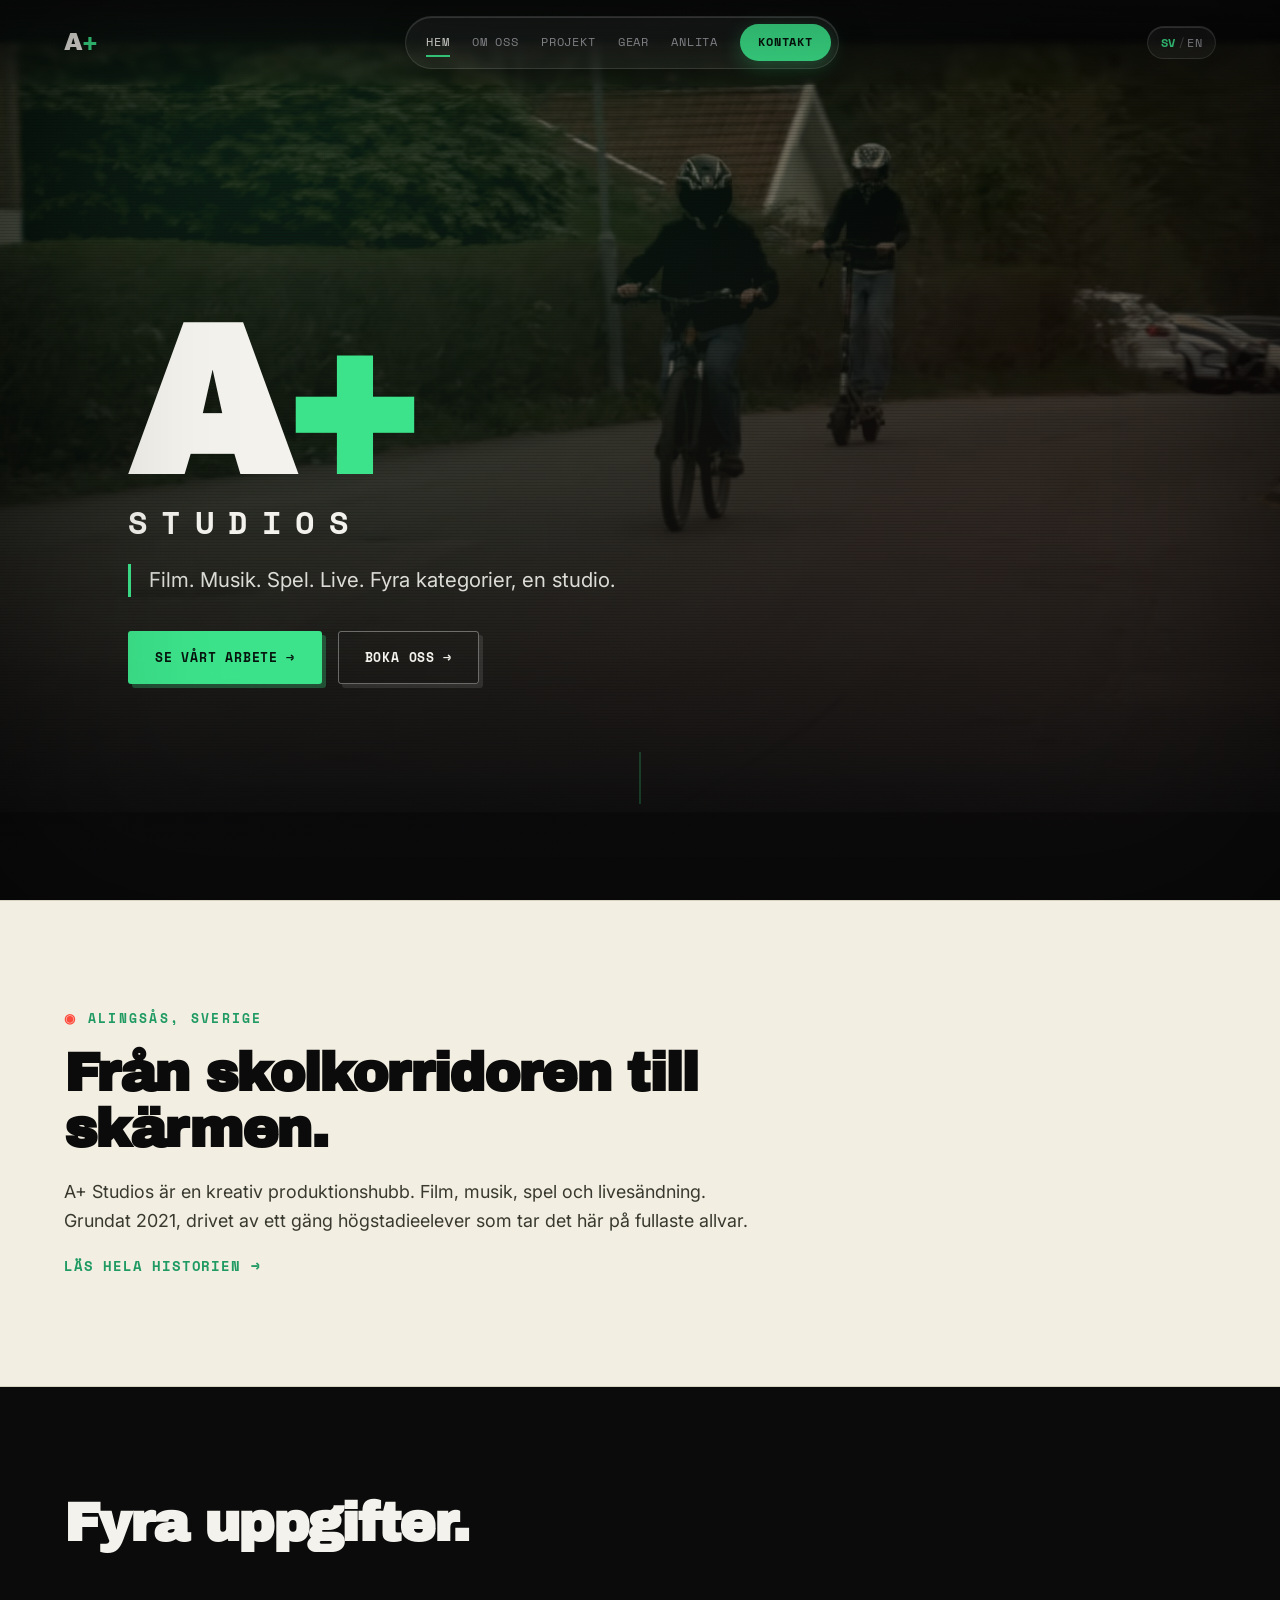
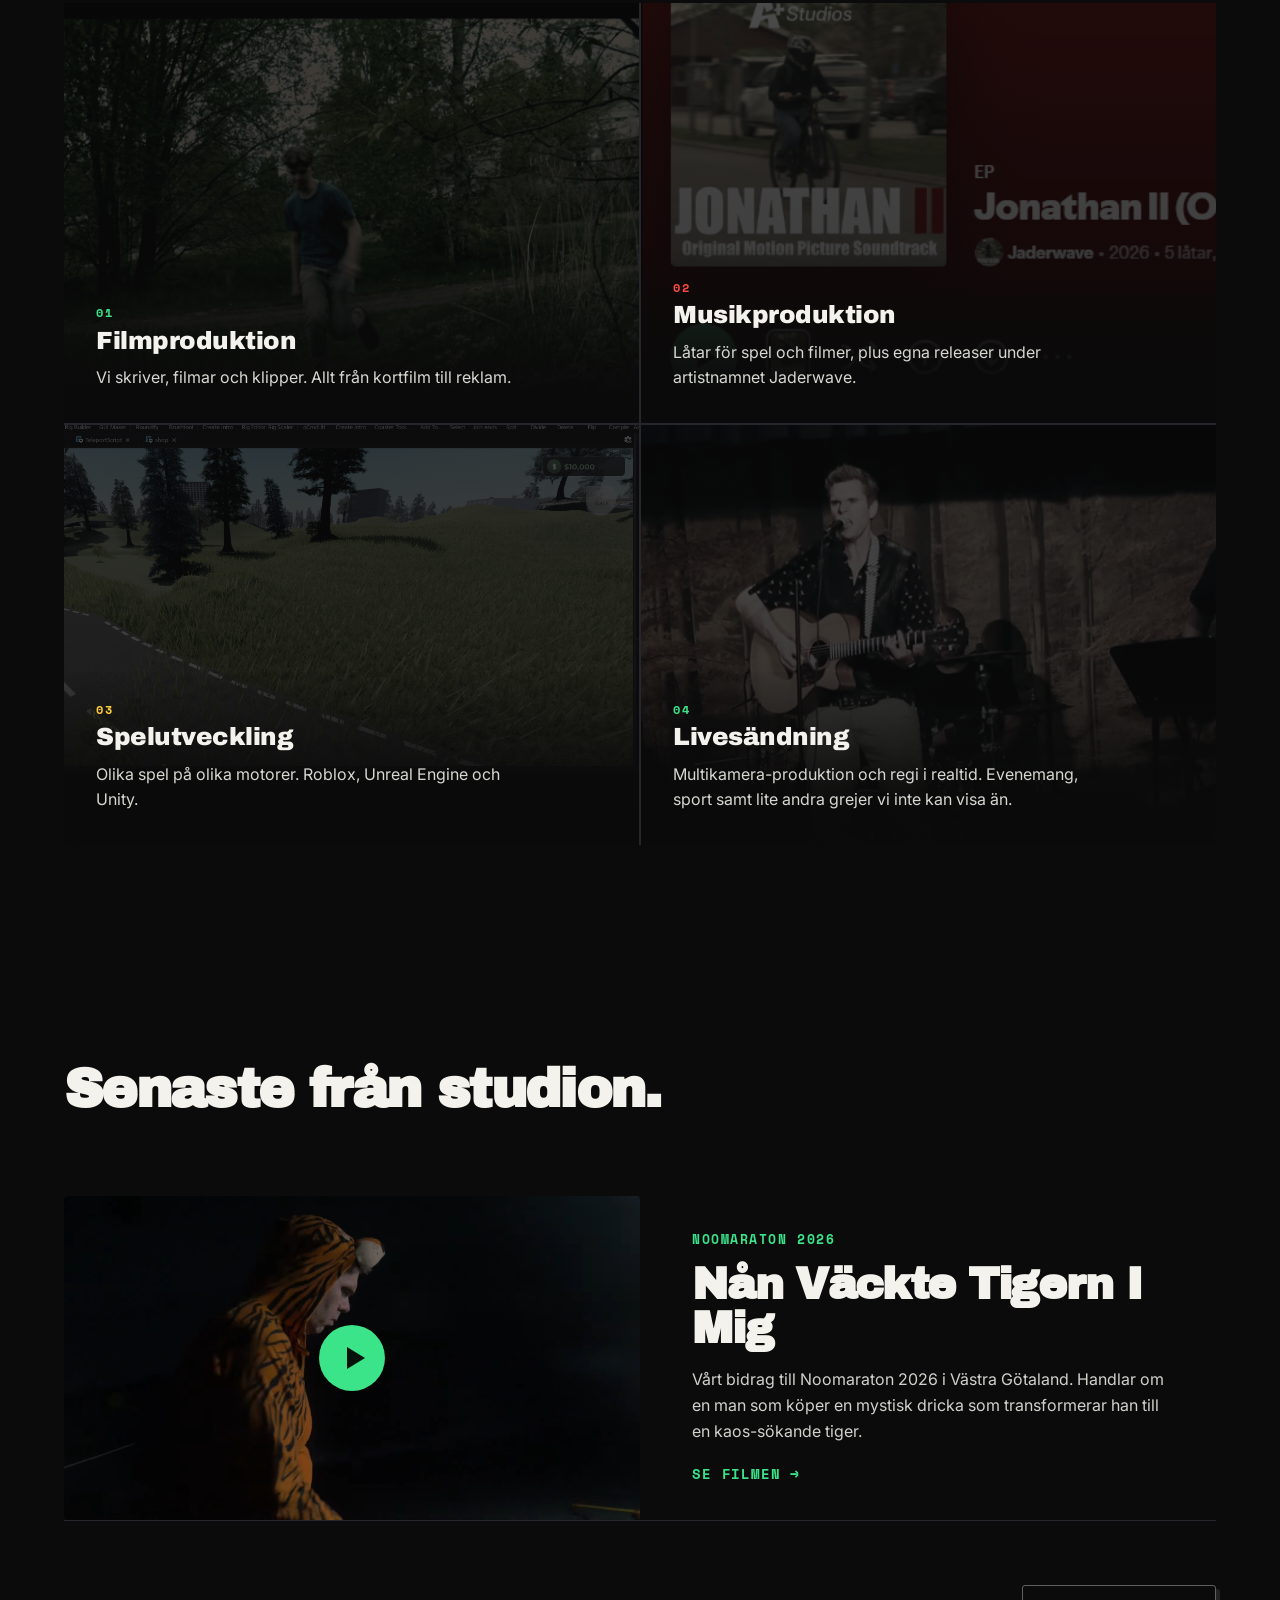
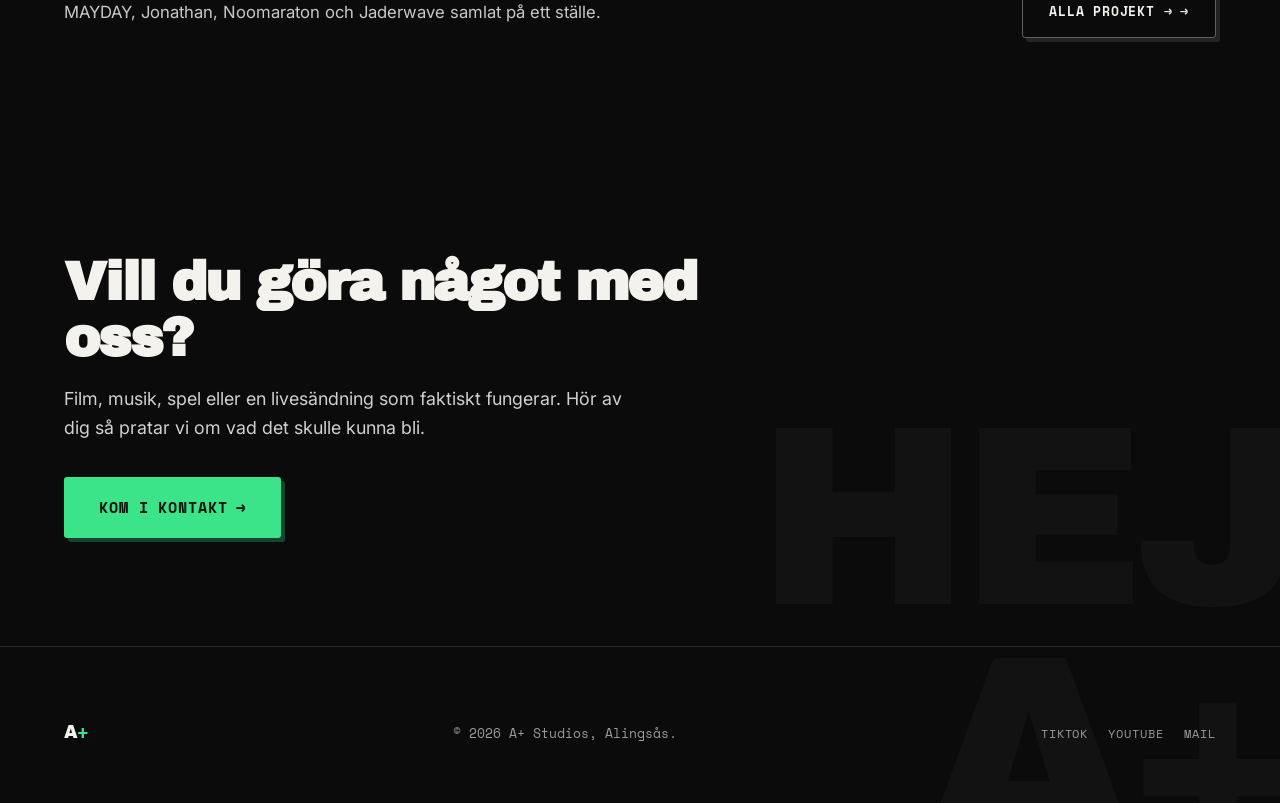
==== index.html @ 82d36124 "Add files via upload" ====
<!DOCTYPE html>
<html lang="sv">
<head>
<meta charset="UTF-8">
<meta name="viewport" content="width=device-width, initial-scale=1.0">
<title>A+ Studios | Film, musik, spel & livesändning</title>
<meta name="description" content="A+ Studios är en multimediastudio i Alingsås som gör film, musik, Roblox-spel och livesändningar.">
<link rel="preconnect" href="https://fonts.googleapis.com">
<link rel="preconnect" href="https://fonts.gstatic.com" crossorigin>
<link href="https://fonts.googleapis.com/css2?family=Archivo:wght@500;700;900&family=Archivo+Black&family=Inter:wght@400;500;600;700&family=Space+Mono:wght@400;700&display=swap" rel="stylesheet">
<link rel="stylesheet" href="style.css">
</head>
<body>

<div class="grain" aria-hidden="true"></div>

<header class="site-header" id="top">
  <a href="index.html" class="brand" aria-label="A+ Studios, till startsidan">
    <span class="brand-mark">A<span class="plus">+</span></span>
  </a>

  <nav class="main-nav" id="mainNav">
    <a href="index.html" class="active" data-i18n="nav.home">Hem</a>
    <a href="om-oss.html" data-i18n="nav.about">Om oss</a>
    <a href="projekt.html" data-i18n="nav.projects">Projekt</a>
    <a href="utrustning.html" data-i18n="nav.gear">Utrustning</a>
    <a href="anlita.html" data-i18n="nav.hire">Anlita</a>
    <a href="kontakt.html" class="nav-cta" data-i18n="nav.contact">Kontakt</a>
  </nav>

  <div class="header-controls">
    <button class="lang-toggle" id="langToggle" aria-label="Byt språk / Switch language">
      <span class="lang-sv">SV</span><span class="lang-sep">/</span><span class="lang-en">EN</span>
    </button>
    <button class="menu-toggle" id="menuToggle" aria-label="Meny" aria-expanded="false" aria-controls="mainNav">
      <span></span><span></span><span></span>
    </button>
  </div>
</header>

<main>

  <!-- ===== HERO (pinned, layered parallax) ===== -->
  <section class="hero" id="hero">
    <div class="hero-bg" style="background-image:url('jonathan2-chase-bank.png')"></div>
    <div class="hero-mid" aria-hidden="true"></div>
    <div class="hero-scrim"></div>
    <div class="hero-content">
      <h1 class="hero-mark" aria-label="A+ Studios">
        <span class="hm-a">A<span class="plus">+</span></span>
        <span class="hm-studios">STUDIOS</span>
      </h1>
      <p class="hero-tagline" data-i18n="hero.tagline">Film. Musik. Spel. Live. Fyra kategorier, en studio.</p>
      <div class="hero-ctas">
        <a href="projekt.html" class="btn btn-primary" data-i18n="hero.cta1">Se vårt arbete</a>
        <a href="kontakt.html" class="btn btn-ghost" data-i18n="hero.cta2">Boka oss</a>
      </div>
    </div>
    <div class="scroll-cue" aria-hidden="true"><span></span></div>
  </section>

  <!-- ===== SHORT INTRO ===== -->
  <section class="story story--short">
    <div class="story-inner">
      <p class="eyebrow-plain" data-i18n="story.location">Alingsås, Sverige</p>
      <h2 data-i18n="story.heading">Från skolkorridoren till skärmen.</h2>
      <p class="story-body" data-i18n="story.teaser">A+ Studios är en kreativ produktionshubb. Film, musik, spel och livesändning. Grundat 2021, drivet av ett gäng högstadieelever som tar det här på fullaste allvar.</p>
      <a href="om-oss.html" class="text-link" data-i18n="story.readmore">Läs hela historien →</a>
    </div>
  </section>

  <!-- ===== PILLARS ===== -->
  <section class="pillars" id="pillars">
    <h2 data-i18n="pillars.heading">Fyra uppgifter.</h2>

    <div class="pillar-grid">
      <article class="pillar pillar--film">
        <div class="pillar-media parallax-el" data-speed="0.12" style="background-image:url('jonathan2-run.png')"></div>
        <div class="pillar-copy">
          <h3 data-i18n="pillars.film.title">Filmproduktion</h3>
          <p data-i18n="pillars.film.body">Vi skriver, filmar och klipper. Allt från kortfilm till reklam.</p>
        </div>
      </article>

      <article class="pillar pillar--music">
        <div class="pillar-media parallax-el" data-speed="0.12" style="background-image:url('musik.png')"></div>
        <div class="pillar-copy">
          <h3 data-i18n="pillars.music.title">Musikproduktion</h3>
          <p data-i18n="pillars.music.body">Låtar för spel och filmer, plus egna releaser under artistnamnet Jaderwave.</p>
        </div>
      </article>

      <article class="pillar pillar--game">
        <div class="pillar-media parallax-el" data-speed="0.12" style="background-image:url('spel.png')"></div>
        <div class="pillar-copy">
          <h3 data-i18n="pillars.game.title">Spelutveckling</h3>
          <p data-i18n="pillars.game.body">Olika spel på olika motorer. Roblox, Unreal Engine och Unity.</p>
        </div>
      </article>

      <article class="pillar pillar--live">
        <div class="pillar-media parallax-el" data-speed="0.12" style="background-image:url('live.png')"></div>
        <div class="pillar-copy">
          <h3 data-i18n="pillars.live.title">Livesändning</h3>
          <p data-i18n="pillars.live.body">Multikamera-produktion och regi i realtid. Evenemang, sport samt lite andra grejer vi inte kan visa än.</p>
        </div>
      </article>
    </div>
  </section>

  <!-- ===== PROJECT SPOTLIGHT ===== -->
  <section class="projects projects--teaser">
    <h2 data-i18n="projects.heading">Senaste från studion.</h2>

    <article class="project project--noom2026">
      <div class="project-media">
        <a href="https://www.youtube.com/@NickeLurig" target="_blank" rel="noopener" class="video-thumb" aria-label="Se Nån Väckte Tigern I Mig på YouTube">
          <img src="noomaraton2026-tiger.png" alt="Stillbild ur Nån Väckte Tigern I Mig, person i tigerdräkt mot svart bakgrund" loading="lazy">
          <span class="play-btn" aria-hidden="true"></span>
        </a>
      </div>
      <div class="project-copy">
        <p class="project-kicker" data-i18n="projects.noom26.kicker">Noomaraton 2026</p>
        <h3 data-edit="noom26.title">Nån Väckte Tigern I Mig</h3>
        <p data-i18n="projects.noom26.body">Vårt bidrag till Noomaraton 2026 i Västra Götaland. Handlar om en man som köper en mystisk dricka som transformerar han till en kaos-sökande tiger.</p>
        <a href="https://www.youtube.com/@NickeLurig" target="_blank" rel="noopener" class="text-link" data-i18n="projects.watch">Se filmen →</a>
      </div>
    </article>

    <div class="page-link-strip">
      <p data-i18n="home.morelink">MAYDAY, Jonathan, Noomaraton och Jaderwave samlat på ett ställe.</p>
      <a href="projekt.html" class="btn btn-ghost" data-i18n="home.moreprojects">Alla projekt →</a>
    </div>
  </section>

  <!-- ===== MINI CONTACT CTA ===== -->
  <section class="contact contact--strip">
    <div class="contact-inner">
      <h2 data-i18n="contact.heading">Vill du göra något med oss?</h2>
      <p data-i18n="contact.body">Film, musik, spel eller en livesändning som faktiskt fungerar.</p>
      <a href="kontakt.html" class="btn btn-primary btn-lg" data-i18n="home.contactcta">Kom i kontakt</a>
    </div>
  </section>

</main>

<footer class="site-footer">
  <span class="brand-mark small">A<span class="plus">+</span></span>
  <p data-i18n="footer.text">© 2026 A+ Studios, Alingsås.</p>
  <div class="footer-links">
    <a href="https://www.tiktok.com/@aplus.studios" target="_blank" rel="noopener">TikTok</a>
    <a href="https://www.youtube.com/@A-plus-studios" target="_blank" rel="noopener">YouTube</a>
    <a href="mailto:hej@aplusfilm.se">Mail</a>
  </div>
</footer>

<script src="script.js"></script>
</body>
</html>
---- style.css ----
/* ==========================================================================
   A+ STUDIOS — design tokens
   A small film / music / games / live crew from Alingsås.
   Look: dark, filmic, hand-made zine energy. Green + red duotone, mono labels,
   poster-style hard shadows, one warm "paper" block to break the black.
   ========================================================================== */
:root{
  --bg: #0b0b0c;
  --bg-alt: #101012;
  --bg-raised: #16161a;
  --line: #26262c;
  --paper: #f2eee2;           /* warm off-white, used for one inverted block */
  --text: #f4f2ec;
  --text-muted: #9a9aa0;

  --accent: #3be389;          /* studio green */
  --accent-dim: #1f9a61;
  --accent-ink: #05130c;      /* text on top of the accent */
  --flare: #ff4b3e;           /* "REC" red — the second voice */
  --gold: #ffce3f;            /* small warm pop: years, tags, numbers */

  /* liquid glass */
  --glass-bg: rgba(255,255,255,0.055);
  --glass-bg-strong: rgba(255,255,255,0.09);
  --glass-border: rgba(255,255,255,0.13);
  --glass-blur: saturate(170%) blur(18px);
  --glass-hi: inset 0 1px 0 rgba(255,255,255,0.18);
  --glass-shadow: 0 18px 50px rgba(0,0,0,0.45);

  --font-display: 'Archivo', system-ui, sans-serif;
  --font-black: 'Archivo Black', 'Archivo', system-ui, sans-serif;
  --font-body: 'Inter', system-ui, sans-serif;
  --font-mono: 'Space Mono', ui-monospace, 'SF Mono', Menlo, monospace;

  --container: 1160px;
  --gutter: clamp(20px, 5vw, 64px);
}

*,*::before,*::after{ box-sizing: border-box; }
html{ scroll-behavior: smooth; }
@media (prefers-reduced-motion: reduce){
  html{ scroll-behavior: auto; }
  *{ animation-duration: 0.001ms !important; animation-iteration-count: 1 !important; transition-duration: 0.001ms !important; }
}

body{
  margin:0;
  background: var(--bg);
  color: var(--text);
  font-family: var(--font-body);
  font-size: 16px;
  line-height: 1.6;
  -webkit-font-smoothing: antialiased;
  overflow-x: clip;
}

img{ max-width:100%; display:block; }
a{ color:inherit; text-decoration:none; }
ul{ list-style:none; margin:0; padding:0; }
h1,h2,h3,h4{ font-family: var(--font-display); font-weight:900; line-height:1.02; margin:0; letter-spacing:-0.02em; }
p{ margin:0; }

::selection{ background: var(--accent); color: var(--accent-ink); }

a:focus-visible, button:focus-visible, [contenteditable]:focus-visible{
  outline: 2px solid var(--accent);
  outline-offset: 3px;
}

/* film-grain overlay */
.grain{
  position: fixed; inset:0; pointer-events:none; z-index: 500;
  opacity: 0.06; mix-blend-mode: overlay;
  background-image: url("data:image/svg+xml,%3Csvg xmlns='http://www.w3.org/2000/svg' width='140' height='140'%3E%3Cfilter id='n'%3E%3CfeTurbulence type='fractalNoise' baseFrequency='0.9' numOctaves='2' stitchTiles='stitch'/%3E%3C/filter%3E%3Crect width='100%25' height='100%25' filter='url(%23n)'/%3E%3C/svg%3E");
}
/* faint vignette so the page has edges */
body::after{
  content:""; position:fixed; inset:0; pointer-events:none; z-index:499;
  box-shadow: inset 0 0 200px rgba(0,0,0,0.55);
}

/* shared scanline texture for hero / banners */
.scanlines{
  background-image: repeating-linear-gradient(
    0deg, rgba(0,0,0,0.16) 0 1px, transparent 1px 3px );
}

/* ==========================================================================
   HEADER
   ========================================================================== */
.site-header{
  position: fixed; top:0; left:0; right:0; z-index: 400;
  display:flex; align-items:center; justify-content:space-between;
  padding: 16px var(--gutter);
  background: linear-gradient(to bottom, rgba(10,10,10,0.92), rgba(10,10,10,0));
  backdrop-filter: blur(3px);
  transition: padding .3s ease, background .3s ease;
}
.site-header.is-scrolled{
  padding-top:10px; padding-bottom:10px;
  background: rgba(10,10,10,0.9);
  border-bottom:1px solid var(--line);
}
.brand-mark{ font-family:var(--font-black); font-size:1.5rem; letter-spacing:-0.03em; }
.brand-mark .plus{ color: var(--accent); }
.brand-mark.small{ font-size:1.1rem; }

.main-nav{ display:flex; align-items:center; gap: clamp(16px, 3vw, 30px); }
/* desktop: floating liquid-glass pill */
@media (min-width: 821px){
  .main-nav{
    gap: clamp(11px, 1.9vw, 22px);
    padding: 7px 7px 7px 20px;
    border-radius: 999px;
    background: var(--glass-bg);
    -webkit-backdrop-filter: var(--glass-blur);
    backdrop-filter: var(--glass-blur);
    border: 1px solid var(--glass-border);
    box-shadow: var(--glass-hi), 0 10px 34px rgba(0,0,0,0.35);
  }
}
.main-nav a{
  font-family: var(--font-mono); font-size:0.74rem; text-transform:uppercase; letter-spacing:0.07em;
  color: var(--text-muted); transition: color .2s ease; position:relative;
}
.main-nav a:not(.nav-cta)::after{
  content:""; position:absolute; left:0; right:100%; bottom:-5px; height:2px;
  background: var(--accent); transition: right .25s ease;
}
.main-nav a:not(.nav-cta):hover{ color: var(--text); }
.main-nav a:not(.nav-cta):hover::after{ right:0; }
.main-nav a.active:not(.nav-cta){ color: var(--text); }
.main-nav a.active:not(.nav-cta)::after{ right:0; }

.main-nav a.nav-cta{
  color: var(--accent-ink); background: var(--accent); padding: 9px 18px; border-radius: 999px;
  font-weight:700; box-shadow: 0 6px 20px rgba(59,227,137,0.3);
  transition: transform .15s ease, box-shadow .15s ease, background .15s ease;
}
.main-nav a.nav-cta:hover{ transform: translateY(-1px); box-shadow: 0 10px 28px rgba(59,227,137,0.5); background:#fff; }

.header-controls{ display:flex; align-items:center; gap:14px; }
.lang-toggle{
  background: var(--glass-bg); border:1px solid var(--glass-border); color:var(--text-muted);
  font-family: var(--font-mono); font-size:0.72rem; letter-spacing:0.04em;
  padding:7px 11px; border-radius:999px; cursor:pointer; transition: border-color .2s ease, background .2s ease;
  -webkit-backdrop-filter: var(--glass-blur); backdrop-filter: var(--glass-blur);
  box-shadow: var(--glass-hi);
}
.lang-toggle:hover{ border-color: var(--accent); background: var(--glass-bg-strong); }
.lang-toggle .lang-sv,.lang-toggle .lang-en{ padding:0 2px; }
.lang-toggle .lang-sep{ opacity:0.4; }
html[lang="sv"] .lang-toggle .lang-sv,
html[lang="en"] .lang-toggle .lang-en{ color: var(--accent); font-weight:700; }

.menu-toggle{ display:none; flex-direction:column; gap:5px; background:none; border:0; cursor:pointer; padding:6px; }
.menu-toggle span{ width:22px; height:2px; background:var(--text); display:block; transition: transform .25s ease, opacity .2s ease; }

@media (max-width: 820px){
  .menu-toggle{ display:flex; }
  .main-nav{
    position:fixed; inset: 60px 0 0 0; height: calc(100vh - 60px); height: calc(100svh - 60px);
    flex-direction:column; justify-content:center; gap: 26px;
    background: var(--bg); transform: translateX(100%); transition: transform .35s ease;
    border-left:2px solid var(--accent);
  }
  .main-nav.open{ transform: translateX(0); }
  .main-nav a{ font-size: 1.2rem; }
  .main-nav a.nav-cta{ padding: 12px 24px; font-size: 1rem; }
}

/* ==========================================================================
   BUTTONS — poster style, hard offset shadow that snaps on hover
   ========================================================================== */
.btn{
  display:inline-flex; align-items:center; justify-content:center; gap:0.6em;
  padding: 15px 26px; border-radius: 3px;
  font-family: var(--font-mono); font-weight:700; font-size:0.82rem;
  text-transform:uppercase; letter-spacing:0.06em;
  transition: transform .15s ease, box-shadow .15s ease, background .15s ease, color .15s ease, border-color .15s ease;
  border: 1px solid transparent;
}
.btn::after{ content:"→"; transition: transform .2s ease; }
.btn:hover::after{ transform: translateX(4px); }
.btn-primary{ background: var(--accent); color: var(--accent-ink); box-shadow: 4px 4px 0 rgba(59,227,137,0.28); }
.btn-primary:hover{ transform: translate(-2px,-2px); box-shadow: 7px 7px 0 var(--accent); background: var(--accent); }
.btn-ghost{ border-color: rgba(255,255,255,0.35); color: var(--text); box-shadow: 4px 4px 0 rgba(255,255,255,0.1); }
.btn-ghost:hover{ transform: translate(-2px,-2px); border-color: var(--flare); color:#fff; box-shadow: 7px 7px 0 var(--flare); }
.btn-lg{ padding: 18px 34px; font-size:0.92rem; }

/* ==========================================================================
   HERO
   ========================================================================== */
.hero{ position:relative; min-height:100vh; min-height:100svh; display:flex; align-items:flex-end; overflow:hidden; }
.hero-bg{
  position:absolute; inset: -10% -5% -5% -5%; background-size:cover; background-position:center 30%;
  filter: grayscale(0.35) contrast(1.12) brightness(0.82);
}
.hero-mid{
  position:absolute; inset:0;
  background:
    radial-gradient(ellipse at 22% 18%, rgba(59,227,137,0.20), transparent 55%),
    radial-gradient(ellipse at 82% 90%, rgba(255,75,62,0.16), transparent 55%);
  mix-blend-mode: screen;
}
.hero-scrim{
  position:absolute; inset:0;
  background:
    linear-gradient(to top, rgba(11,11,12,1) 4%, rgba(11,11,12,0.55) 45%, rgba(11,11,12,0.3) 100%),
    repeating-linear-gradient(0deg, rgba(0,0,0,0.14) 0 1px, transparent 1px 3px);
}
.hero-content{ position:relative; z-index:2; padding: 0 var(--gutter) clamp(72px,12vh,110px); max-width: 960px; }
.hero-mark{ display:flex; flex-direction:column; gap:0; }
.hm-a{ font-family: var(--font-black); font-size: clamp(4.8rem, 17vw, 13rem); letter-spacing:-0.04em; line-height:0.86; }
.hm-a .plus{ color: var(--accent); }
.hm-studios{
  font-family: var(--font-mono); font-weight:700;
  font-size: clamp(1rem, 3.4vw, 2rem); letter-spacing: 0.42em; margin-top:0.35em; color: var(--text);
}
.hero-tagline{
  margin-top:26px; max-width:54ch; font-size: clamp(1.05rem, 1.6vw, 1.28rem); color:#dcdcd6;
  padding-left:18px; border-left:3px solid var(--accent);
}
.hero-ctas{ display:flex; gap:16px; margin-top:34px; flex-wrap:wrap; }

/* CSS-only staggered intro (no JS dependency, respects reduced-motion) */
.hero-content > *{ animation: heroIn 0.8s cubic-bezier(0.16,1,0.3,1) both; }
.hero-mark{ animation-delay: 0.05s; }
.hero-tagline{ animation-delay: 0.28s; }
.hero-ctas{ animation-delay: 0.42s; }
@keyframes heroIn{ from{ opacity:0; transform: translateY(22px); } to{ opacity:1; transform: translateY(0); } }

.scroll-cue{
  position:absolute; bottom:96px; left:50%; transform:translateX(-50%); z-index:2;
  width:1px; height:52px; overflow:hidden; opacity:0.9;
}
.scroll-cue span{
  display:block; width:1px; height:100%; background: var(--accent);
  animation: cue 1.8s ease-in-out infinite;
}
@keyframes cue{
  0%{ transform: translateY(-100%); }
  60%,100%{ transform: translateY(100%); }
}

/* ==========================================================================
   SECTION SHELL
   ========================================================================== */
main > section{ padding: clamp(80px, 12vh, 140px) var(--gutter); position:relative; }
main section h2{
  font-family: var(--font-black); font-size: clamp(2rem, 5vw, 3.4rem); max-width: 18ch; letter-spacing:-0.03em;
}

/* ==========================================================================
   STORY
   ========================================================================== */
.story{ background: var(--bg-alt); border-top:1px solid var(--line); border-bottom:1px solid var(--line); }
.story-inner{ max-width: var(--container); margin:0 auto; }
.eyebrow-plain{
  font-family: var(--font-mono); font-weight:700; text-transform:uppercase; letter-spacing:0.18em;
  color: var(--accent); font-size:0.8rem; margin-bottom:16px;
}
.eyebrow-plain::before{ content:"◉ "; color: var(--flare); }
.story-body{ margin-top:22px; max-width:64ch; font-size:1.12rem; color:#d3d3ce; }

/* inverted warm block — the one place the page isn't black */
.story--short{ background: var(--paper); color:#181818; border-color:#d9d3c2; }
.story--short .eyebrow-plain{ color: var(--accent-dim); }
.story--short .eyebrow-plain::before{ color: var(--flare); }
.story--short h2{ color:#0b0b0b; }
.story--short .story-body{ color:#39392f; }
.story--short .text-link{ color: var(--accent-dim); }
.story--short .text-link:hover{ color:#000; }
.story--short .text-link::after{ background:#000; }

.timeline{
  margin-top:52px; max-width: 64ch; position:relative; padding-left:30px;
}
.timeline::before{
  content:""; position:absolute; left:6px; top:14px; bottom:20px; width:2px;
  background: linear-gradient(var(--accent), rgba(59,227,137,0.05));
}
.timeline li{
  display:flex; gap: 26px; padding: 22px 0; border-bottom:1px dashed var(--line); position:relative;
}
.timeline li::before{
  content:""; position:absolute; left:-30px; top:28px; width:12px; height:12px; border-radius:50%;
  background: var(--bg-alt); border:2px solid var(--accent); box-shadow:0 0 14px rgba(59,227,137,0.6);
}
.tl-year{ font-family: var(--font-mono); font-weight:700; color: var(--gold); flex:0 0 64px; }
.tl-text{ color:#d7d7d2; }

/* ==========================================================================
   PILLARS
   ========================================================================== */
.pillar-grid{
  margin-top:52px; display:grid; grid-template-columns: repeat(2, 1fr); gap:2px;
  background: var(--line); counter-reset: pillar;
}
.pillar{
  background: var(--bg); min-height: 420px; display:flex; flex-direction:column; justify-content:flex-end;
  position:relative; overflow:hidden; counter-increment: pillar;
}
.pillar::before{
  content:""; position:absolute; top:0; left:0; right:0; height:4px; z-index:3;
  background: var(--accent); transform: scaleX(0); transform-origin:left; transition: transform .4s ease;
}
.pillar:hover::before{ transform: scaleX(1); }
.pillar--music::before{ background: var(--flare); }
.pillar--game::before{ background: var(--gold); }
.pillar--live::before{ background: #ff3b3b; }

.pillar-media{
  position:absolute; inset:-12% 0; background-size:cover; background-position:center;
  opacity:0.4; transition: opacity .5s ease;
  filter: grayscale(0.5) contrast(1.08);
}
.pillar:hover .pillar-media{ opacity:0.52; }
.pillar--music .pillar-media{ background-position: left center; }
/* consistent dark veil so screenshot UI/text doesn't fight the copy */
.pillar::after{
  content:""; position:absolute; inset:0; z-index:1; pointer-events:none;
  background: linear-gradient(to top, rgba(10,10,10,0.55), rgba(10,10,10,0.35));
}
.pillar-copy{ position:relative; z-index:2; padding: 32px; background: linear-gradient(to top, rgba(10,10,10,0.97) 20%, rgba(10,10,10,0.4) 70%, rgba(10,10,10,0.05)); }
.pillar-copy h3{ font-size:1.55rem; margin-bottom:12px; }
.pillar-copy h3::before{
  content: "0" counter(pillar); display:block;
  font-family: var(--font-mono); font-weight:700; font-size:0.78rem; letter-spacing:0.16em;
  color: var(--accent); margin-bottom:8px;
}
.pillar--music .pillar-copy h3::before{ color: var(--flare); }
.pillar--game .pillar-copy h3::before{ color: var(--gold); }
.pillar-copy p{ color:#d7d7d2; max-width: 42ch; }

@media (max-width: 780px){
  .pillar-grid{ grid-template-columns: 1fr; }
  .pillar{ min-height: 340px; }
}

/* ==========================================================================
   PROJECTS
   ========================================================================== */
.projects > h2{ max-width:none; }
.project{
  max-width: var(--container); margin: 80px auto 0;
  display:grid; grid-template-columns: 1.1fr 1fr; gap: 52px; align-items:center;
}
.project-copy p{ color:#d1d1cc; max-width:48ch; }
.project-copy .project-kicker{
  font-family: var(--font-mono); font-weight:700; text-transform:uppercase; letter-spacing:0.12em;
  color: var(--accent); font-size:0.8rem; margin-bottom:12px;
}
.project h3{ font-family: var(--font-black); font-size: clamp(1.9rem, 3.4vw, 2.8rem); margin-bottom:16px; letter-spacing:-0.03em; }
.project-copy .project-date{
  margin-top:16px; display:inline-block; max-width:none; font-family: var(--font-mono); font-weight:700; font-size:0.8rem;
  text-transform:uppercase; letter-spacing:0.08em; color: var(--gold);
  border:1px solid rgba(255,206,63,0.35); background: rgba(255,206,63,0.06); padding:5px 12px; border-radius:3px;
}
.text-link{
  display:inline-block; margin-top:20px; color: var(--accent); font-weight:600; position:relative;
  font-family: var(--font-mono); font-size:0.85rem; text-transform:uppercase; letter-spacing:0.06em;
}
.text-link::after{
  content:""; position:absolute; left:0; right:100%; bottom:-3px; height:2px; background: var(--accent);
  transition: right .25s ease;
}
.text-link:hover{ color:#fff; }
.text-link:hover::after{ right:0; }
.link-row{ display:flex; gap:28px; flex-wrap:wrap; }

.project-media{ position:relative; border-radius:4px; overflow:hidden; aspect-ratio: 16/9; background: var(--bg-raised); }
.project-media img{ width:100%; height:100%; object-fit:cover; transition: transform .5s ease, filter .4s ease; }
.project:hover .project-media img{ transform: scale(1.03); }
.project-media--placeholder{
  display:flex; flex-direction:column; align-items:center; justify-content:center; gap:20px;
  border:0; background: linear-gradient(135deg, #15151a, #0d0d10);
}
.project-media--placeholder::before{
  content:""; position:absolute; inset:0; opacity:0.5;
  background: repeating-linear-gradient(135deg, transparent 0 22px, rgba(59,227,137,0.05) 22px 24px);
}
.mayday-svg,.hex-svg{ width:46%; position:relative; }
.mayday-svg circle,.mayday-svg rect,.mayday-svg path,.mayday-svg line{ stroke: var(--accent); fill:none; stroke-width:2.5; }
.mayday-svg rect{ fill: rgba(59,227,137,0.08); }
.mayday-svg .cross{ stroke: var(--flare); }
.hex-svg polygon,.hex-svg polyline{ stroke: var(--flare); fill:none; stroke-width:2.5; stroke-linejoin:round; stroke-linecap:round; }
.placeholder-tag{
  position:relative; font-family: var(--font-mono); font-weight:700; font-size:0.72rem;
  text-transform:uppercase; letter-spacing:0.14em; color: var(--gold);
  border:1px solid rgba(255,206,63,0.4); background: rgba(255,206,63,0.07);
  padding:5px 14px; border-radius:999px;
}

.video-thumb{ position:relative; display:block; width:100%; height:100%; }
.video-thumb img{ width:100%; height:100%; object-fit:cover; }
.play-btn{
  position:absolute; inset:0; margin:auto; width:66px; height:66px; border-radius:50%;
  background: var(--accent); border:0;
  transition: transform .2s ease, background .2s ease;
}
.play-btn::after{
  content:""; position:absolute; top:50%; left:56%; transform:translate(-50%,-50%);
  border-style:solid; border-width:11px 0 11px 18px; border-color:transparent transparent transparent var(--accent-ink);
}
.video-thumb:hover .play-btn{ background: var(--flare); transform: scale(1.08); }
.video-thumb:hover .play-btn::after{ border-color:transparent transparent transparent #fff; }

.filmstrip{
  grid-column: 1 / -1; display:grid; grid-template-columns: repeat(4,1fr); gap:8px; margin-top: 12px;
  position:relative;
}
.filmstrip img{
  aspect-ratio: 16/9; object-fit:cover; width:100%; border-radius:3px;
  filter: grayscale(0.35) contrast(1.05); transition: filter .35s ease, transform .35s ease;
}
.filmstrip img:hover{ filter:none; transform: translateY(-4px) scale(1.02); }

.project-duo{
  max-width: var(--container); margin: 80px auto 0; display:grid; grid-template-columns:1fr 1fr; gap: 48px;
}
.project-duo .project{ margin:0; grid-template-columns:1fr; gap:22px; }
.project-duo .project-media{ aspect-ratio: 16/9; }

@media (max-width: 900px){
  .project{ grid-template-columns:1fr; gap:32px; }
  .project-duo{ grid-template-columns:1fr; }
  .filmstrip{ grid-template-columns: repeat(2,1fr); }
}

/* "Näst på tur" — ideas list, liquid glass panel */
.idea-list{
  max-width: var(--container); margin: 88px auto 0;
  padding: clamp(24px, 4vw, 40px);
  border-radius: 22px;
  background: var(--glass-bg);
  -webkit-backdrop-filter: var(--glass-blur);
  backdrop-filter: var(--glass-blur);
  border: 1px solid var(--glass-border);
  box-shadow: var(--glass-hi), var(--glass-shadow);
}
.idea-list h3{
  font-family: var(--font-black); font-size: clamp(1.4rem, 3vw, 2rem); letter-spacing:-0.02em;
  margin-bottom: 18px;
}
.idea-list ul{ display:flex; flex-direction:column; }
.idea-list li{
  display:flex; gap:20px; align-items:baseline;
  padding:16px 0; border-top:1px solid var(--glass-border); color:#d7d7d2; font-size:1.02rem;
}
.idea-list .idea-tag{
  flex:0 0 88px; font-family: var(--font-mono); font-weight:700; text-transform:uppercase;
  letter-spacing:0.08em; font-size:0.72rem; color: var(--gold);
}
@media (max-width: 600px){
  .idea-list li{ flex-direction:column; gap:4px; }
}

/* ==========================================================================
   EQUIPMENT (home grid variant, kept for compatibility)
   ========================================================================== */
.equipment{ background: var(--bg-alt); border-top:1px solid var(--line); border-bottom:1px solid var(--line); }
.gear-grid{
  max-width: var(--container); margin: 48px auto 0; display:grid;
  grid-template-columns: repeat(5, 1fr); gap: 32px;
}
.gear-cat h4{ font-family: var(--font-mono); font-weight:700; font-size:0.78rem; letter-spacing:0.06em; text-transform:uppercase; color: var(--accent); margin-bottom:14px; }
.gear-cat ul{ display:flex; flex-direction:column; gap:8px; }
.gear-cat li{
  font-family: var(--font-mono); font-size:0.9rem; color:#d7d7d2; padding-bottom:8px; border-bottom:1px solid var(--line);
}
@media (max-width: 900px){
  .gear-grid{ grid-template-columns: repeat(2,1fr); }
}

/* ==========================================================================
   COMMUNITY
   ========================================================================== */
.community-grid{
  max-width: var(--container); margin: 48px auto 0; display:grid;
  grid-template-columns: repeat(4, 1fr); gap: 14px;
}
.community-card{
  padding: 28px 24px; display:flex; flex-direction:column; gap:14px; min-height:230px;
  border-radius: 16px;
  background: var(--bg-raised);
  border: 1px solid var(--line);
  transition: border-color .3s ease, transform .3s ease, background .3s ease;
}
.community-card:hover{ border-color: rgba(255,255,255,0.22); background:#1b1b1f; transform: translateY(-4px); }
.community-title{ font-family: var(--font-black); font-size:1.1rem; letter-spacing:-0.02em; }
.community-card p{ color:#c9c9c4; font-size:0.95rem; }
.tiktok-shot{ border-radius:6px; margin-bottom:4px; border:1px solid var(--line); }
.soon-badge{
  margin-top:auto; align-self:flex-start; font-family: var(--font-mono); font-size:0.7rem;
  text-transform:uppercase; letter-spacing:0.1em; color: var(--text-muted);
  border:1px solid var(--line); padding:4px 12px; border-radius:999px;
}
.community-card--soon{ opacity:0.7; }

@media (max-width: 900px){
  .community-grid{ grid-template-columns: repeat(2,1fr); }
}

/* ==========================================================================
   CONTACT
   ========================================================================== */
.contact{ text-align:left; position:relative; }
.contact-inner{ max-width: 680px; position:relative; z-index:2; }
.contact h2{ max-width:none; }
.contact p{ margin-top:20px; color:#d1d1cc; font-size:1.12rem; max-width:52ch; }
.contact .btn{ margin-top:34px; }
.contact .contact-alt{
  margin-top:18px; font-family: var(--font-mono); color: var(--text-muted); font-size:0.9rem; letter-spacing:0.04em;
}
/* big ghost word behind the contact strip */
.contact--strip{ overflow:hidden; }
.contact--strip::before{
  content:"HEJ"; position:absolute; right:-0.06em; bottom:-0.3em; z-index:0;
  font-family: var(--font-black); font-size: clamp(6rem, 20vw, 16rem); color:#fff;
  opacity:0.03; letter-spacing:-0.04em; pointer-events:none;
}

/* full contact directory */
.contact .contact-social-head{
  margin-top:52px; font-family: var(--font-mono); font-weight:700; text-transform:uppercase;
  letter-spacing:0.18em; font-size:0.78rem; color: var(--accent); max-width:none;
}
.contact-social-head::before{ content:"◉ "; color: var(--flare); }
.contact-links{
  margin-top:20px; max-width:520px; border-top:1px solid var(--line);
}
.contact-links li{
  display:flex; justify-content:space-between; align-items:baseline; gap:16px;
  padding:16px 0; border-bottom:1px solid var(--line);
}
.contact-links .cl-label{
  font-family: var(--font-mono); text-transform:uppercase; letter-spacing:0.06em;
  font-size:0.78rem; color: var(--text-muted);
}
.contact-links a{
  font-family: var(--font-mono); font-size:0.85rem; letter-spacing:0.02em; color: var(--accent);
  text-align:right; transition: color .18s ease, transform .18s ease;
}
.contact-links a:hover{ color:#fff; transform: translateX(-3px); }
.contact-links .cl-soon{
  font-family: var(--font-mono); font-size:0.72rem; text-transform:uppercase; letter-spacing:0.1em;
  color: var(--text-muted); border:1px solid var(--line); padding:3px 10px; border-radius:999px;
}

/* ==========================================================================
   PAGE BANNER (inner pages) — static, centered, liquid glass
   ========================================================================== */
.pbanner{
  position:relative; overflow:hidden;
  min-height:56vh; min-height:56svh;
  display:flex; align-items:center; justify-content:center;
  padding: 128px var(--gutter) 72px;
}
.pbanner-bg{
  position:absolute; inset:0; background-size:cover; background-position:center;
  filter: grayscale(0.5) contrast(1.1) brightness(0.42); transform: scale(1.04);
}
.pbanner-mid{
  position:absolute; inset:0;
  background: radial-gradient(ellipse at 50% 40%, rgba(59,227,137,0.16), transparent 62%);
  mix-blend-mode: screen;
}
.pbanner-scrim{
  position:absolute; inset:0;
  background:
    linear-gradient(to bottom, rgba(11,11,12,0.72), rgba(11,11,12,0.88)),
    radial-gradient(ellipse at 50% 50%, transparent 45%, rgba(0,0,0,0.5));
}
.pbanner-fg{
  position:relative; z-index:2; width:min(720px, 100%); text-align:center;
  padding: clamp(30px, 5vw, 52px);
  border-radius: 26px;
  background: var(--glass-bg);
  -webkit-backdrop-filter: var(--glass-blur);
  backdrop-filter: var(--glass-blur);
  border: 1px solid var(--glass-border);
  box-shadow: var(--glass-hi), var(--glass-shadow);
}
.pbanner-kicker{
  display:inline-flex; align-items:center; gap:0.55em;
  font-family: var(--font-mono); font-weight:700; text-transform:uppercase; letter-spacing:0.2em;
  color: var(--accent); font-size:0.7rem; margin:0 0 20px;
  background: var(--glass-bg-strong); border:1px solid var(--glass-border);
  padding:7px 15px; border-radius:999px; box-shadow: var(--glass-hi);
}
.pbanner-kicker::before{
  content:""; width:6px; height:6px; border-radius:50%; background: var(--flare);
  box-shadow: 0 0 10px var(--flare);
}
.pbanner h1{ font-family: var(--font-black); font-size: clamp(2.1rem, 6vw, 4.2rem); letter-spacing:-0.03em; }
.pbanner-sub{ margin:16px auto 0; max-width:50ch; color:#dcdcd6; font-size:1.04rem; }

/* ==========================================================================
   GEAR PAGE — category bands
   ========================================================================== */
.gear-band{
  position:relative; padding: clamp(64px,10vh,110px) var(--gutter);
  border-bottom:1px solid var(--line); overflow:hidden;
}
.gear-band-bg{
  position:absolute; inset:-10%; background-size:cover; background-position:center;
  opacity:0.18; filter:grayscale(0.5) contrast(1.1);
}
/* this one photo reads too dark: brighten it and let it show more */
#gear-compute .gear-band-bg{
  opacity:0.32; filter:grayscale(0.3) contrast(1.02) brightness(1.4);
}
.gear-band::before{
  content:""; position:absolute; left:0; top:0; bottom:0; width:3px; background: var(--accent); opacity:0.6;
}
.gear-band-inner{ position:relative; z-index:2; max-width: var(--container); margin:0 auto; display:grid; grid-template-columns: 1fr 1.4fr; gap:48px; align-items:start; }
.gear-band-index{ font-family:var(--font-mono); font-weight:700; color: var(--accent); font-size:0.85rem; letter-spacing:0.16em; }
.gear-icon{ width:44px; height:44px; margin-bottom:16px; }
.gear-icon rect,.gear-icon circle,.gear-icon path,.gear-icon line,.gear-icon polygon{ fill:none; stroke: var(--accent); stroke-width:2; stroke-linecap:round; stroke-linejoin:round; }
.gear-band h3{ font-family: var(--font-black); font-size: clamp(1.6rem,3vw,2.2rem); margin-top:10px; letter-spacing:-0.02em; }
.gear-band ul{ display:flex; flex-direction:column; }
.gear-band li{
  font-size:1.05rem; color:#e2e2dd; padding: 14px 0 14px 0; border-bottom:1px dashed var(--line);
  display:flex; justify-content:space-between; gap:12px; align-items:baseline;
  transition: padding .2s ease, color .2s ease, border-color .2s ease;
}
.gear-band li:hover{ color:#fff; padding-left:10px; border-color: var(--accent); }
.gear-band li span.tag{
  font-family: var(--font-mono); font-weight:700; text-transform:uppercase; letter-spacing:0.08em;
  font-size:0.68rem; color: var(--gold); flex:0 0 auto;
}
@media (max-width:800px){
  .gear-band-inner{ grid-template-columns:1fr; gap:24px; }
}

/* ==========================================================================
   PAGE LINK STRIP + FOOTER
   ========================================================================== */
.page-link-strip{
  max-width: var(--container); margin: 0 auto; padding: 64px 0 0;
  display:flex; justify-content:space-between; align-items:center; gap:24px; flex-wrap:wrap;
  border-top:1px solid var(--line);
}
.page-link-strip p{ color:#c9c9c4; max-width:52ch; font-size:1.05rem; }

.site-footer{
  position:relative; overflow:hidden;
  padding: 72px var(--gutter) 56px; display:flex; align-items:center; justify-content:space-between; flex-wrap:wrap; gap:16px;
  border-top:1px solid var(--line);
}
.site-footer::before{
  content:"A+"; position:absolute; right:-0.06em; bottom:-0.34em; z-index:0;
  font-family: var(--font-black); font-size: clamp(8rem, 22vw, 18rem); color:#fff;
  opacity:0.03; letter-spacing:-0.05em; pointer-events:none; line-height:1;
}
.site-footer > *{ position:relative; z-index:1; }
.site-footer p{ color: var(--text-muted); font-size:0.82rem; font-family: var(--font-mono); }
.footer-links{ display:flex; gap:20px; }
.footer-links a{
  color: var(--text-muted); font-size:0.75rem; font-family: var(--font-mono);
  text-transform:uppercase; letter-spacing:0.08em; transition: color .2s ease;
}
.footer-links a:hover{ color: var(--accent); }

@media (max-width: 560px){
  .site-footer{ flex-direction:column; align-items:flex-start; }
}

/* ==========================================================================
   HIRE / ANLITA PAGE — liquid glass
   ========================================================================== */
.hire > h2{ max-width: var(--container); margin: 0 auto 6px; }
.hire-block{ max-width: var(--container); margin: 0 auto; }
.hire-note{ max-width: 60ch; color:#c9c9c4; font-size:1.02rem; margin: 18px 0 8px; }
.hire-sub{
  font-family: var(--font-mono); font-weight:700; text-transform:uppercase; letter-spacing:0.14em;
  color: var(--accent); font-size:0.8rem; margin: 52px 0 6px;
}
.hire-sub::before{ content:"◉ "; color: var(--flare); }
.hire-sub-note{ color: var(--text-muted); font-size:0.9rem; margin-bottom: 20px; }

.tier-grid{ display:grid; grid-template-columns: repeat(2, 1fr); gap: 18px; }
.tier{
  padding: clamp(24px, 3.5vw, 36px); border-radius: 20px;
  background: var(--glass-bg);
  -webkit-backdrop-filter: var(--glass-blur); backdrop-filter: var(--glass-blur);
  border: 1px solid var(--glass-border);
  box-shadow: var(--glass-hi), var(--glass-shadow);
  display:flex; flex-direction:column;
}
.tier--ultra{ border-color: rgba(59,227,137,0.42); }
.tier-name{ font-family: var(--font-black); font-size: 1.5rem; letter-spacing:-0.02em; }
.tier-price{ font-family: var(--font-mono); font-weight:700; color: var(--gold); font-size:1.05rem; margin: 4px 0 16px; }
.tier ul{ display:flex; flex-direction:column; gap:10px; }
.tier li{ color:#d7d7d2; font-size:0.98rem; padding-left: 20px; position:relative; }
.tier li::before{ content:"+"; position:absolute; left:0; color: var(--accent); font-weight:700; }

.svc-list{ display:grid; grid-template-columns: repeat(3,1fr); gap:18px; margin-top: 18px; }
.svc{
  padding: clamp(22px,3vw,30px); border-radius:18px;
  background: var(--glass-bg); -webkit-backdrop-filter: var(--glass-blur); backdrop-filter: var(--glass-blur);
  border:1px solid var(--glass-border); box-shadow: var(--glass-hi);
}
.svc h4{ font-family: var(--font-black); font-size:1.2rem; margin-bottom:10px; letter-spacing:-0.02em; }
.svc p{ color:#c9c9c4; font-size:0.96rem; }

.hire-block .btn{ margin-top: 40px; }

.job-empty{
  margin-top: 16px; padding: 26px 28px; border-radius:16px; border:1px dashed var(--glass-border);
  color: var(--text-muted); font-family: var(--font-mono); font-size:0.9rem;
  background: rgba(255,255,255,0.02);
}
.job-grid{ display:flex; flex-direction:column; gap:14px; margin-top:16px; }
.job-card{
  padding: clamp(22px,3vw,30px); border-radius:18px;
  background: var(--glass-bg); -webkit-backdrop-filter: var(--glass-blur); backdrop-filter: var(--glass-blur);
  border:1px solid var(--glass-border); box-shadow: var(--glass-hi);
  display:grid; grid-template-columns: 1fr auto; gap: 10px 20px; align-items:start;
}
.job-card h4{ font-family: var(--font-black); font-size:1.15rem; letter-spacing:-0.02em; }
.job-card p{ grid-column:1/-1; color:#d1d1cc; font-size:0.98rem; max-width:62ch; }
.job-card .text-link{ grid-column:1/-1; margin-top:4px; }
.job-tag{
  font-family: var(--font-mono); font-weight:700; text-transform:uppercase; letter-spacing:0.08em;
  font-size:0.7rem; color: var(--gold); border:1px solid rgba(255,206,63,0.35);
  background: rgba(255,206,63,0.06); padding:5px 12px; border-radius:999px; white-space:nowrap;
}

@media (max-width: 780px){
  .tier-grid, .svc-list{ grid-template-columns: 1fr; }
}
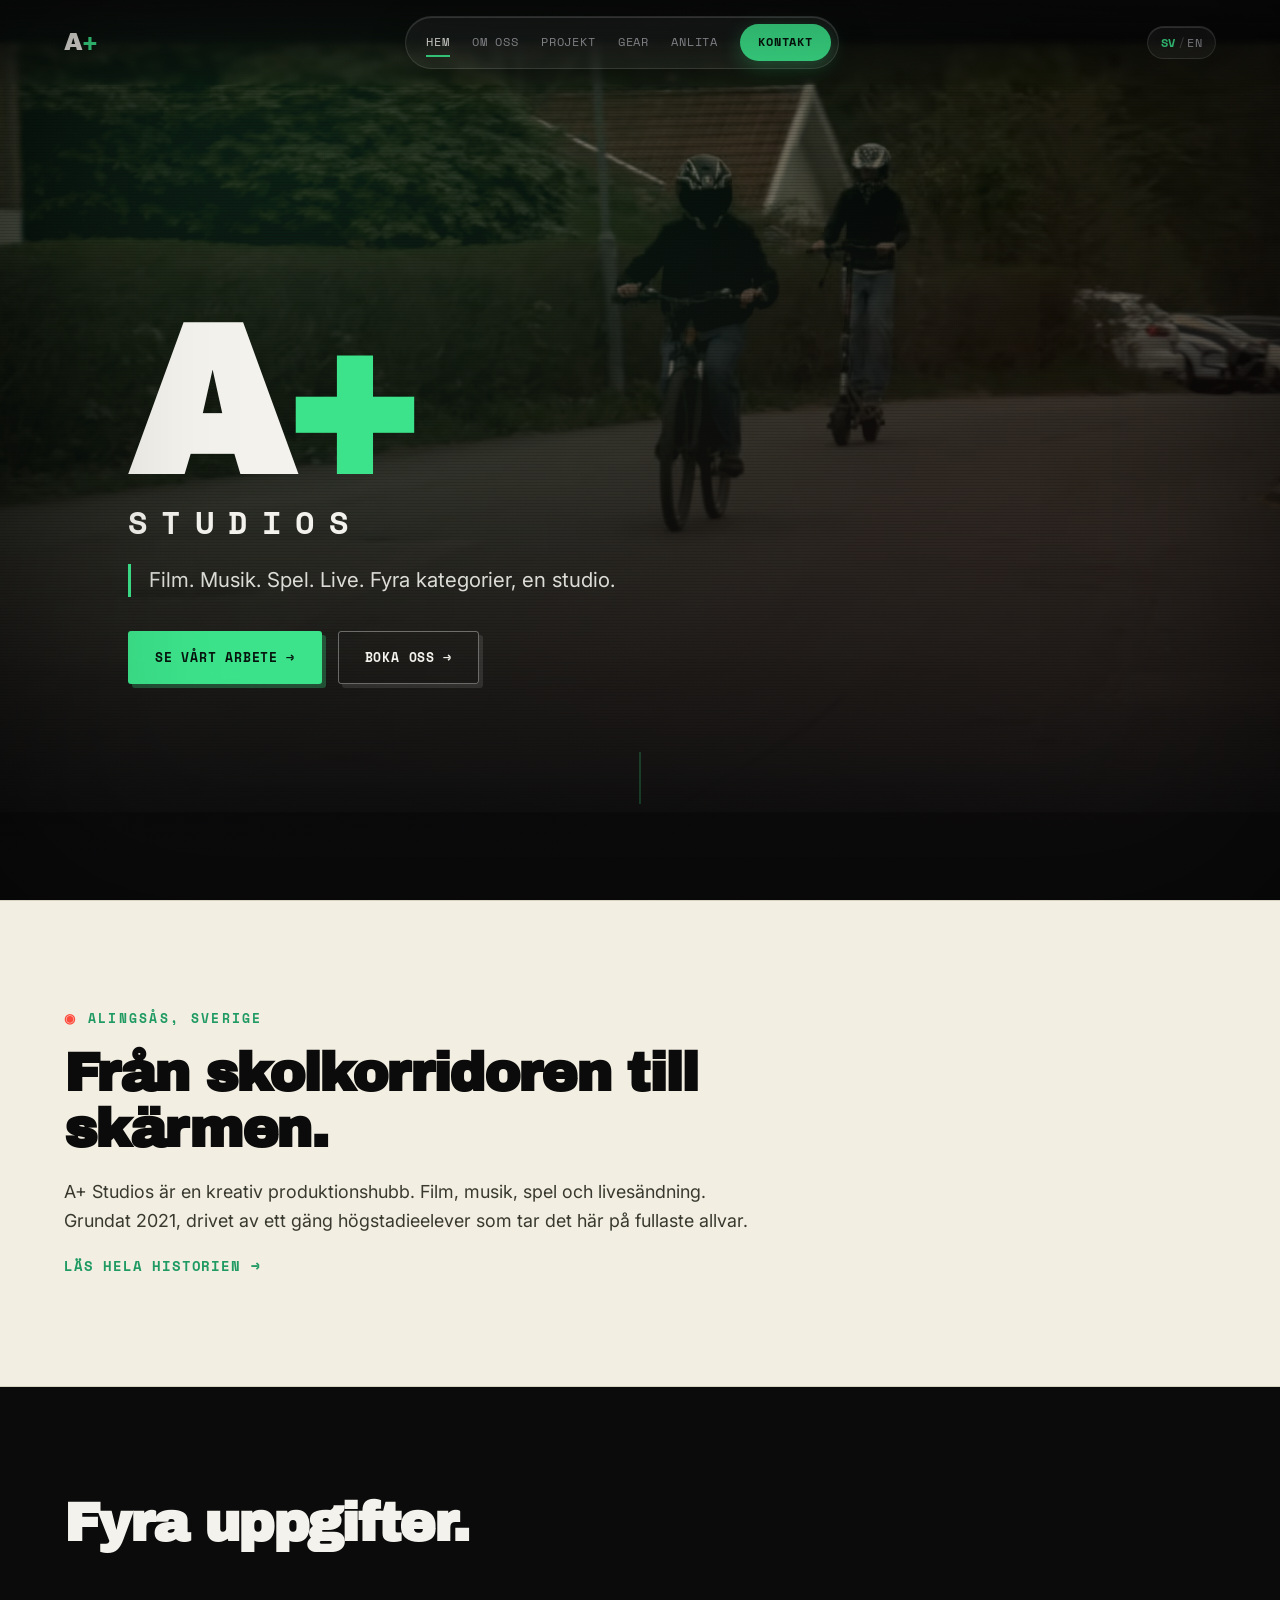
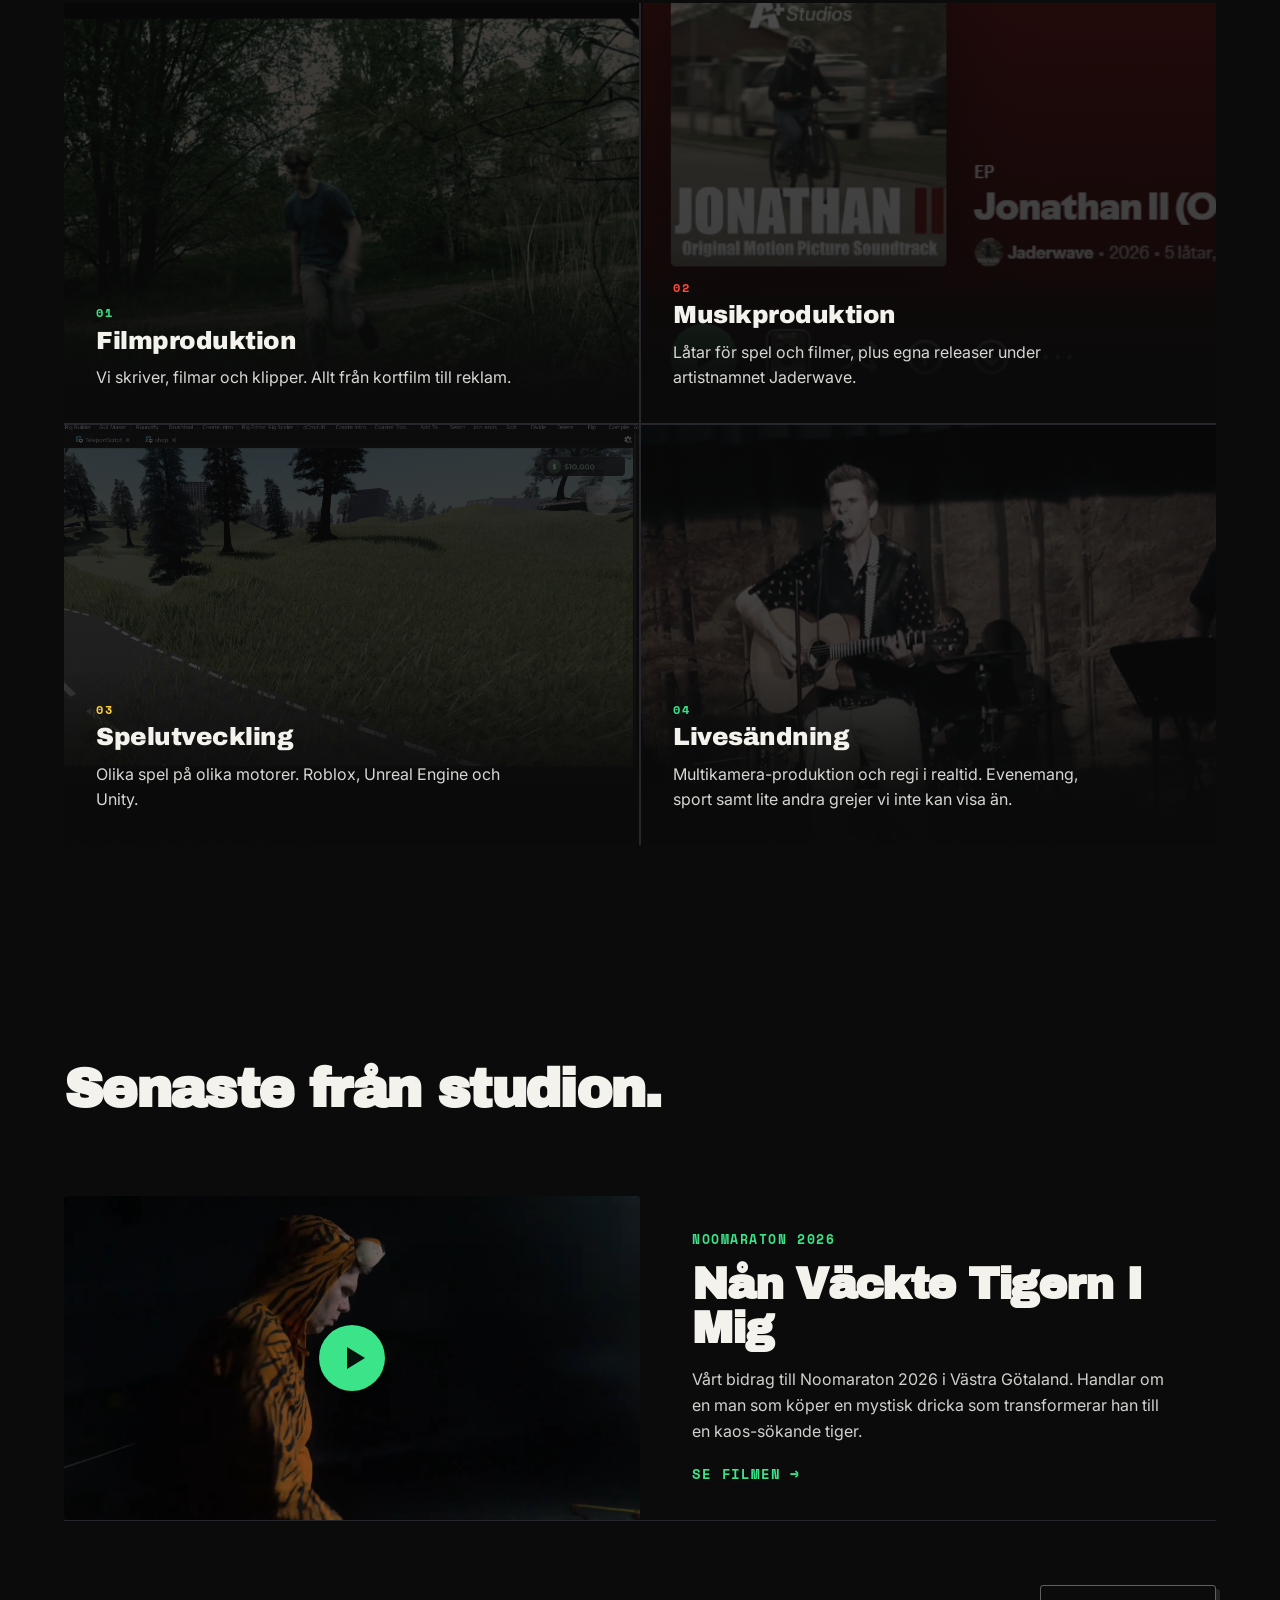
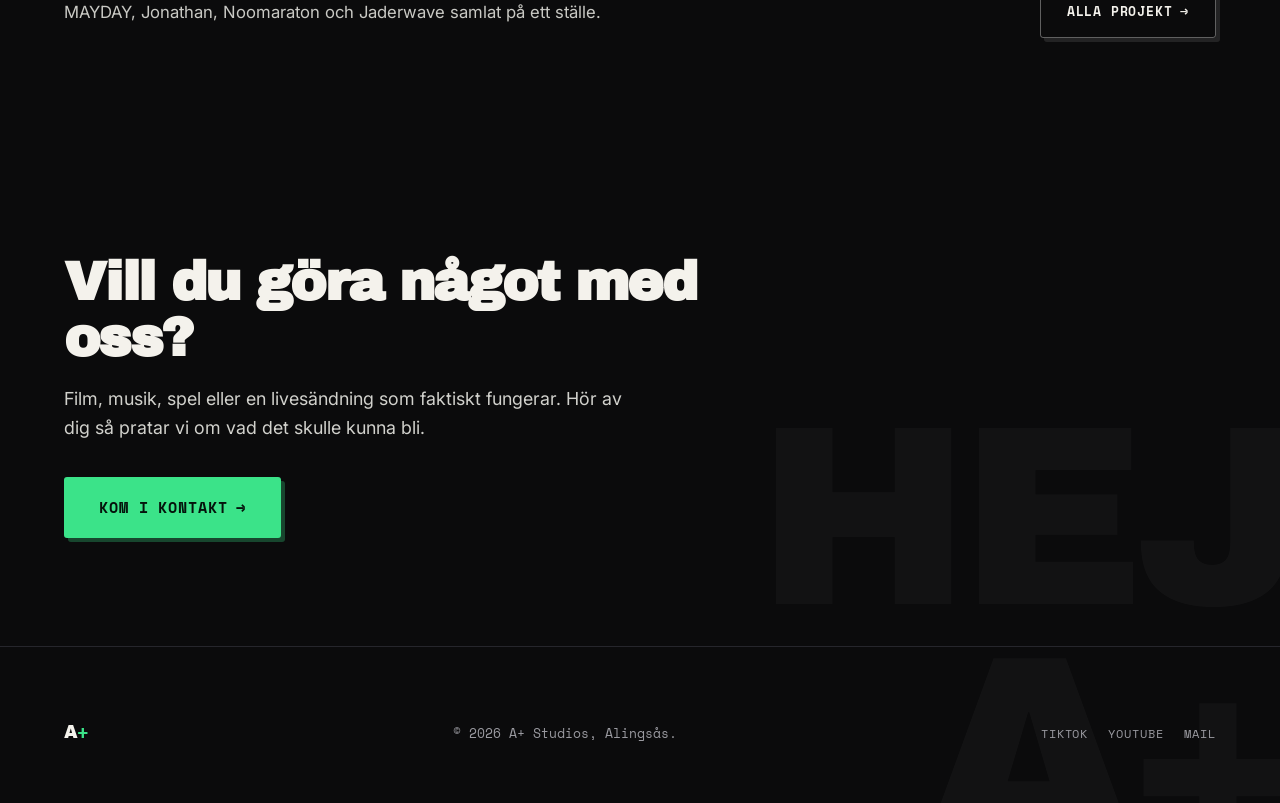
==== commit 2dba8aa8: "Clean URLs site-wide, drop prototype framing, populate A+ Vault - Replace every internal .html link " ====
--- a/index.html
+++ b/index.html
@@ -15,18 +15,18 @@
 <div class="grain" aria-hidden="true"></div>
 
 <header class="site-header" id="top">
-  <a href="index.html" class="brand" aria-label="A+ Studios, till startsidan">
+  <a href="/" class="brand" aria-label="A+ Studios, till startsidan">
     <span class="brand-mark">A<span class="plus">+</span></span>
   </a>
-
-  <nav class="main-nav" id="mainNav">
-    <a href="index.html" class="active" data-i18n="nav.home">Hem</a>
-    <a href="om-oss.html" data-i18n="nav.about">Om oss</a>
-    <a href="projekt.html" data-i18n="nav.projects">Projekt</a>
-    <a href="utrustning.html" data-i18n="nav.gear">Utrustning</a>
-    <a href="anlita.html" data-i18n="nav.hire">Anlita</a>
-    <a href="kontakt.html" class="nav-cta" data-i18n="nav.contact">Kontakt</a>
-  </nav>
+  
+<nav class="main-nav" id="mainNav">
+  <a href="/" class="active" data-i18n="nav.home">Hem</a>
+  <a href="/om-oss" data-i18n="nav.about">Om oss</a>
+  <a href="/projekt" data-i18n="nav.projects">Projekt</a>
+  <a href="/utrustning" data-i18n="nav.gear">Utrustning</a>
+  <a href="/anlita" data-i18n="nav.hire">Anlita</a>
+  <a href="/kontakt" class="nav-cta" data-i18n="nav.contact">Kontakt</a>
+</nav>
 
   <div class="header-controls">
     <button class="lang-toggle" id="langToggle" aria-label="Byt språk / Switch language">
@@ -52,8 +52,8 @@
       </h1>
       <p class="hero-tagline" data-i18n="hero.tagline">Film. Musik. Spel. Live. Fyra kategorier, en studio.</p>
       <div class="hero-ctas">
-        <a href="projekt.html" class="btn btn-primary" data-i18n="hero.cta1">Se vårt arbete</a>
-        <a href="kontakt.html" class="btn btn-ghost" data-i18n="hero.cta2">Boka oss</a>
+        <a href="/projekt" class="btn btn-primary" data-i18n="hero.cta1">Se vårt arbete</a>
+        <a href="/kontakt" class="btn btn-ghost" data-i18n="hero.cta2">Boka oss</a>
       </div>
     </div>
     <div class="scroll-cue" aria-hidden="true"><span></span></div>
@@ -65,7 +65,7 @@
       <p class="eyebrow-plain" data-i18n="story.location">Alingsås, Sverige</p>
       <h2 data-i18n="story.heading">Från skolkorridoren till skärmen.</h2>
       <p class="story-body" data-i18n="story.teaser">A+ Studios är en kreativ produktionshubb. Film, musik, spel och livesändning. Grundat 2021, drivet av ett gäng högstadieelever som tar det här på fullaste allvar.</p>
-      <a href="om-oss.html" class="text-link" data-i18n="story.readmore">Läs hela historien →</a>
+      <a href="/om-oss" class="text-link" data-i18n="story.readmore">Läs hela historien →</a>
     </div>
   </section>
 
@@ -129,7 +129,7 @@
 
     <div class="page-link-strip">
       <p data-i18n="home.morelink">MAYDAY, Jonathan, Noomaraton och Jaderwave samlat på ett ställe.</p>
-      <a href="projekt.html" class="btn btn-ghost" data-i18n="home.moreprojects">Alla projekt →</a>
+      <a href="/projekt" class="btn btn-ghost" data-i18n="home.moreprojects">Alla projekt</a>
     </div>
   </section>
 
@@ -138,7 +138,7 @@
     <div class="contact-inner">
       <h2 data-i18n="contact.heading">Vill du göra något med oss?</h2>
       <p data-i18n="contact.body">Film, musik, spel eller en livesändning som faktiskt fungerar.</p>
-      <a href="kontakt.html" class="btn btn-primary btn-lg" data-i18n="home.contactcta">Kom i kontakt</a>
+      <a href="/kontakt" class="btn btn-primary btn-lg" data-i18n="home.contactcta">Kom i kontakt</a>
     </div>
   </section>
 
--- a/style.css
+++ b/style.css
@@ -597,11 +597,56 @@
 .pbanner-sub{ margin:16px auto 0; max-width:50ch; color:#dcdcd6; font-size:1.04rem; }
 
 /* ==========================================================================
+   ABOUT PAGE — asymmetric editorial masthead (leads into .timeline)
+   ========================================================================== */
+.about-masthead{
+  position:relative; overflow:hidden; padding:148px var(--gutter) 0;
+  min-height:46vh; min-height:46svh; display:flex; align-items:flex-end;
+  border-bottom:1px solid var(--line);
+}
+.about-masthead-bg{
+  position:absolute; inset:0; background-size:cover; background-position:center;
+  filter:grayscale(0.6) contrast(1.1) brightness(0.3);
+}
+.about-masthead-scrim{
+  position:absolute; inset:0;
+  background:linear-gradient(100deg, rgba(11,11,12,0.97) 0%, rgba(11,11,12,0.86) 42%, rgba(11,11,12,0.55) 100%);
+}
+.about-masthead-grid{
+  position:relative; z-index:2; width:100%; max-width:var(--container); margin:0 auto;
+  padding-bottom:56px; display:grid; grid-template-columns:200px 1fr; gap:32px; align-items:end;
+}
+.about-masthead-col--label{ border-left:3px solid var(--accent); padding-left:18px; }
+.about-masthead-kicker{
+  font-family:var(--font-mono); font-weight:700; text-transform:uppercase; letter-spacing:0.2em;
+  color:var(--accent); font-size:0.72rem; margin:0 0 10px;
+}
+.about-masthead-loc{ font-family:var(--font-mono); color:var(--text-muted); font-size:0.82rem; margin:0; }
+.about-masthead-col--title h1{ font-family:var(--font-black); font-size:clamp(2.2rem,6vw,4.6rem); letter-spacing:-0.03em; max-width:16ch; }
+@media (max-width:700px){
+  .about-masthead-grid{ grid-template-columns:1fr; }
+  .about-masthead-col--label{ order:2; margin-top:18px; }
+}
+
+/* ==========================================================================
    GEAR PAGE — category bands
    ========================================================================== */
+.gear-intro{
+  padding:156px var(--gutter) 64px; border-bottom:1px solid var(--line);
+  background:var(--bg-alt); counter-reset:gear-band;
+}
+.gear-intro-inner{ max-width:var(--container); margin:0 auto; }
+.gear-intro-kicker{
+  font-family:var(--font-mono); font-weight:700; text-transform:uppercase; letter-spacing:0.2em;
+  color:var(--accent); font-size:0.75rem; margin:0 0 18px;
+}
+.gear-intro-inner h1{ font-family:var(--font-black); font-size:clamp(2.1rem,5.5vw,3.6rem); letter-spacing:-0.03em; max-width:20ch; }
+.gear-intro-sub{ margin-top:16px; max-width:50ch; color:#c9c9c4; font-size:1.05rem; }
+
 .gear-band{
   position:relative; padding: clamp(64px,10vh,110px) var(--gutter);
   border-bottom:1px solid var(--line); overflow:hidden;
+  counter-increment: gear-band;
 }
 .gear-band-bg{
   position:absolute; inset:-10%; background-size:cover; background-position:center;
@@ -615,9 +660,11 @@
   content:""; position:absolute; left:0; top:0; bottom:0; width:3px; background: var(--accent); opacity:0.6;
 }
 .gear-band-inner{ position:relative; z-index:2; max-width: var(--container); margin:0 auto; display:grid; grid-template-columns: 1fr 1.4fr; gap:48px; align-items:start; }
-.gear-band-index{ font-family:var(--font-mono); font-weight:700; color: var(--accent); font-size:0.85rem; letter-spacing:0.16em; }
-.gear-icon{ width:44px; height:44px; margin-bottom:16px; }
-.gear-icon rect,.gear-icon circle,.gear-icon path,.gear-icon line,.gear-icon polygon{ fill:none; stroke: var(--accent); stroke-width:2; stroke-linecap:round; stroke-linejoin:round; }
+.gear-band-index{
+  font-family:var(--font-mono); font-weight:700; color: var(--accent); font-size:0.85rem; letter-spacing:0.16em;
+  display:block; margin-bottom:2px;
+}
+.gear-band-index::before{ content:"0" counter(gear-band); }
 .gear-band h3{ font-family: var(--font-black); font-size: clamp(1.6rem,3vw,2.2rem); margin-top:10px; letter-spacing:-0.02em; }
 .gear-band ul{ display:flex; flex-direction:column; }
 .gear-band li{
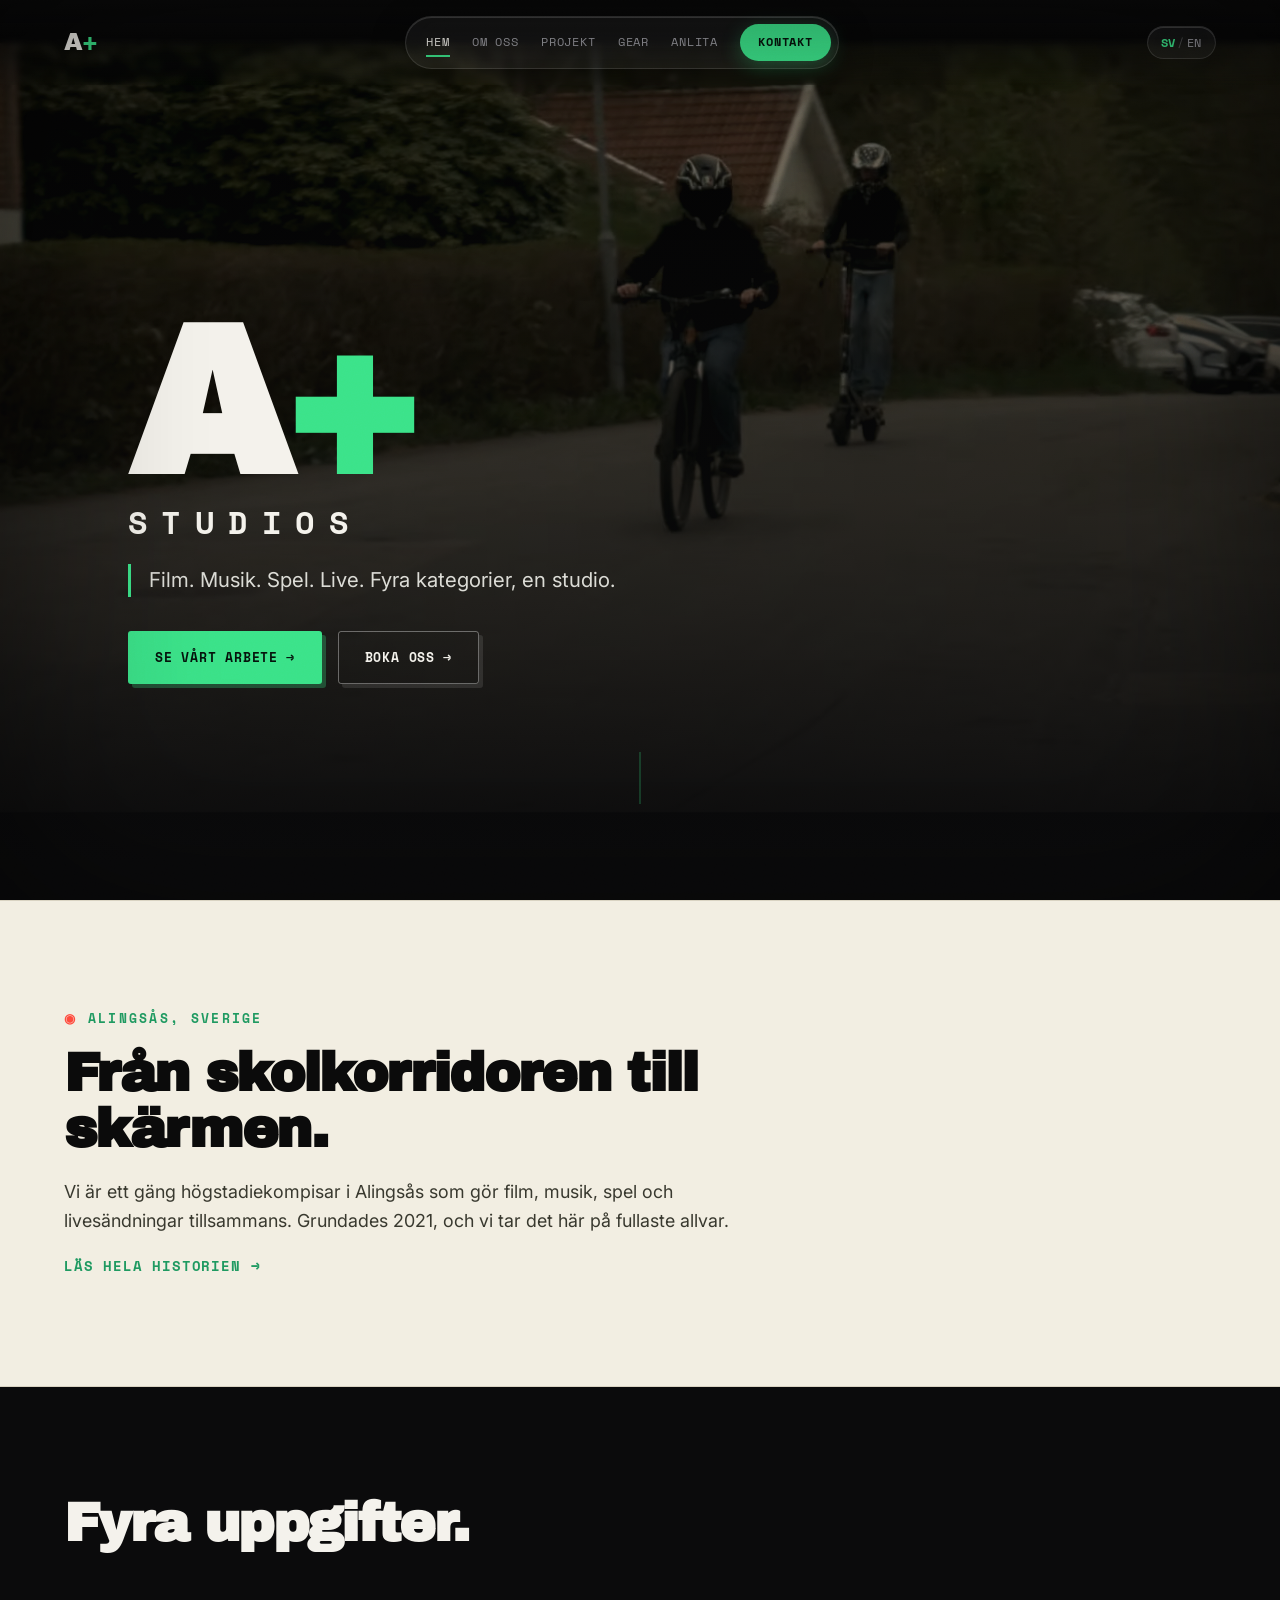
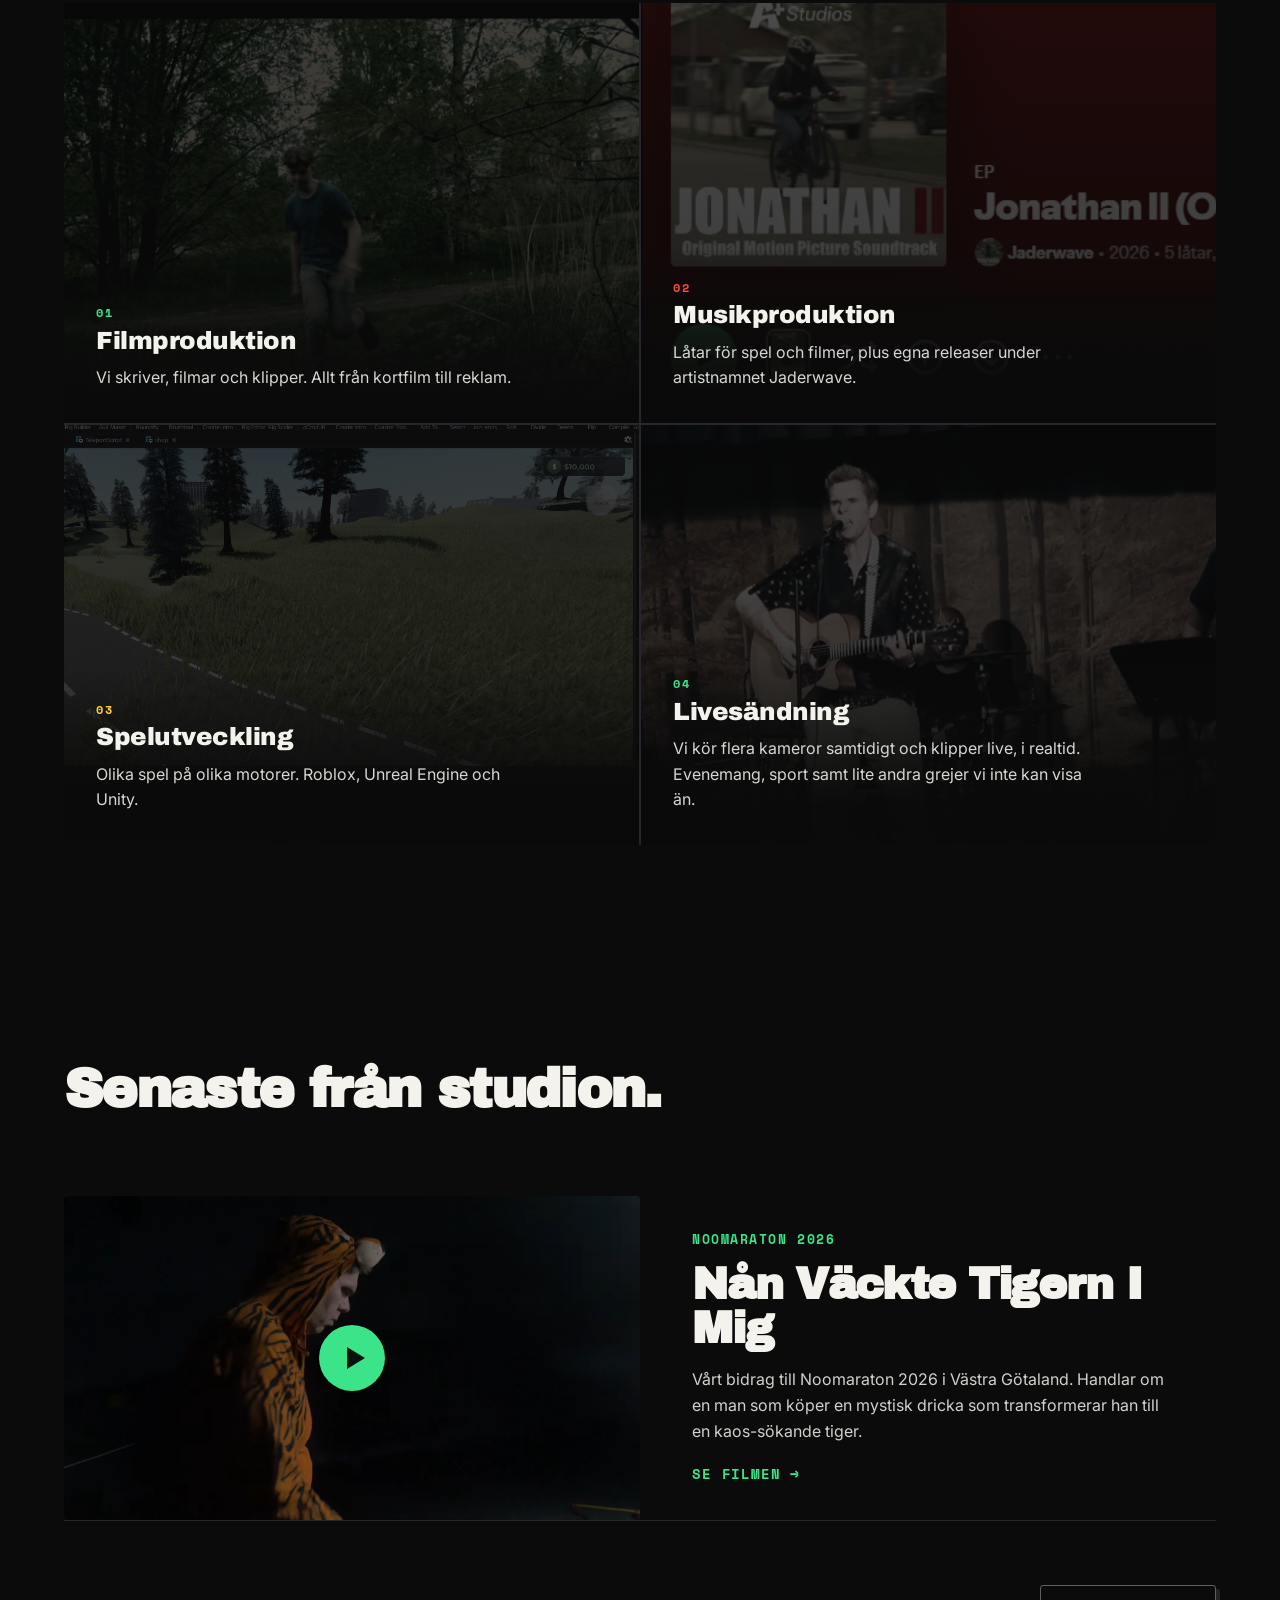
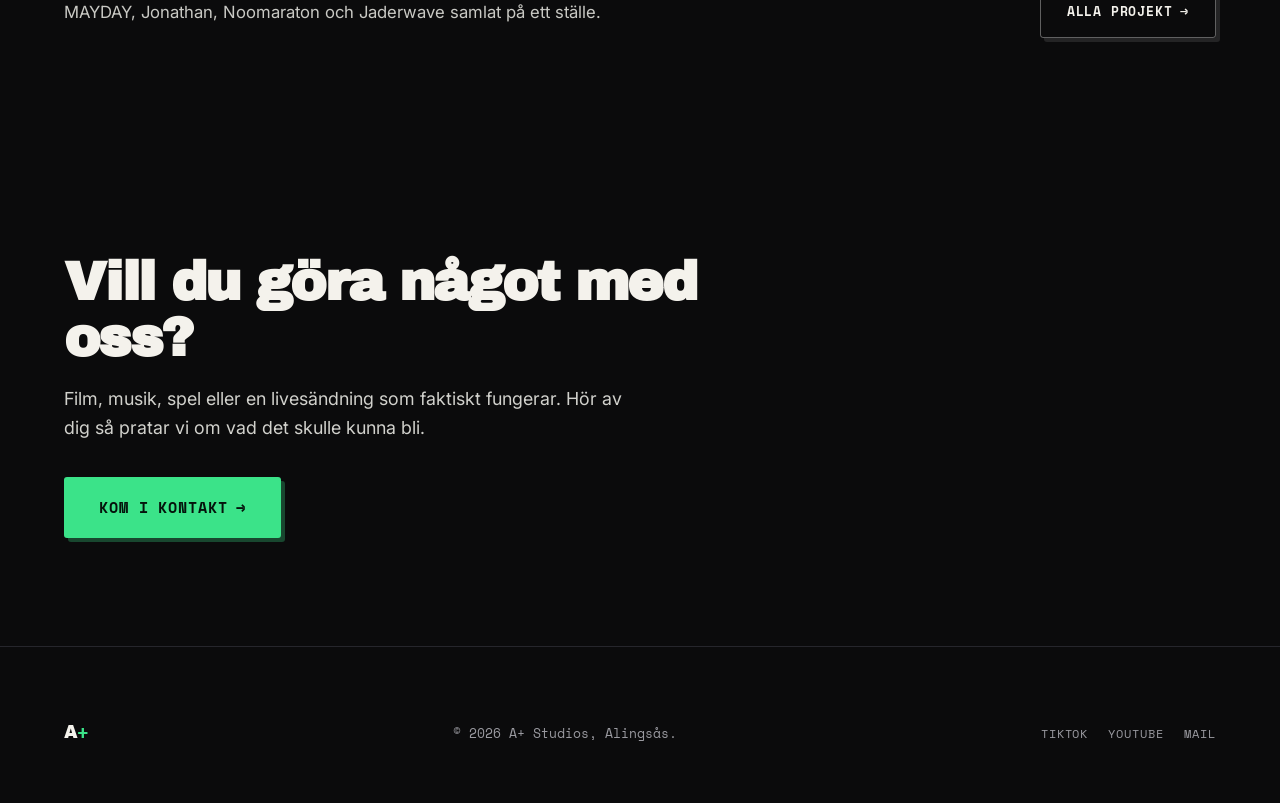
==== commit 82de97ad: "Strip glassmorphism, dead parallax code, and ghost text for a less templated feel Simplifies pbanner" ====
--- a/index.html
+++ b/index.html
@@ -43,7 +43,6 @@
   <!-- ===== HERO (pinned, layered parallax) ===== -->
   <section class="hero" id="hero">
     <div class="hero-bg" style="background-image:url('jonathan2-chase-bank.png')"></div>
-    <div class="hero-mid" aria-hidden="true"></div>
     <div class="hero-scrim"></div>
     <div class="hero-content">
       <h1 class="hero-mark" aria-label="A+ Studios">
@@ -64,7 +63,7 @@
     <div class="story-inner">
       <p class="eyebrow-plain" data-i18n="story.location">Alingsås, Sverige</p>
       <h2 data-i18n="story.heading">Från skolkorridoren till skärmen.</h2>
-      <p class="story-body" data-i18n="story.teaser">A+ Studios är en kreativ produktionshubb. Film, musik, spel och livesändning. Grundat 2021, drivet av ett gäng högstadieelever som tar det här på fullaste allvar.</p>
+      <p class="story-body" data-i18n="story.teaser">Vi är ett gäng högstadiekompisar i Alingsås som gör film, musik, spel och livesändningar tillsammans. Grundades 2021, och vi tar det här på fullaste allvar.</p>
       <a href="/om-oss" class="text-link" data-i18n="story.readmore">Läs hela historien →</a>
     </div>
   </section>
@@ -75,7 +74,7 @@
 
     <div class="pillar-grid">
       <article class="pillar pillar--film">
-        <div class="pillar-media parallax-el" data-speed="0.12" style="background-image:url('jonathan2-run.png')"></div>
+        <div class="pillar-media" style="background-image:url('jonathan2-run.png')"></div>
         <div class="pillar-copy">
           <h3 data-i18n="pillars.film.title">Filmproduktion</h3>
           <p data-i18n="pillars.film.body">Vi skriver, filmar och klipper. Allt från kortfilm till reklam.</p>
@@ -83,7 +82,7 @@
       </article>
 
       <article class="pillar pillar--music">
-        <div class="pillar-media parallax-el" data-speed="0.12" style="background-image:url('musik.png')"></div>
+        <div class="pillar-media" style="background-image:url('musik.png')"></div>
         <div class="pillar-copy">
           <h3 data-i18n="pillars.music.title">Musikproduktion</h3>
           <p data-i18n="pillars.music.body">Låtar för spel och filmer, plus egna releaser under artistnamnet Jaderwave.</p>
@@ -91,7 +90,7 @@
       </article>
 
       <article class="pillar pillar--game">
-        <div class="pillar-media parallax-el" data-speed="0.12" style="background-image:url('spel.png')"></div>
+        <div class="pillar-media" style="background-image:url('spel.png')"></div>
         <div class="pillar-copy">
           <h3 data-i18n="pillars.game.title">Spelutveckling</h3>
           <p data-i18n="pillars.game.body">Olika spel på olika motorer. Roblox, Unreal Engine och Unity.</p>
@@ -99,10 +98,10 @@
       </article>
 
       <article class="pillar pillar--live">
-        <div class="pillar-media parallax-el" data-speed="0.12" style="background-image:url('live.png')"></div>
+        <div class="pillar-media" style="background-image:url('live.png')"></div>
         <div class="pillar-copy">
           <h3 data-i18n="pillars.live.title">Livesändning</h3>
-          <p data-i18n="pillars.live.body">Multikamera-produktion och regi i realtid. Evenemang, sport samt lite andra grejer vi inte kan visa än.</p>
+          <p data-i18n="pillars.live.body">Vi kör flera kameror samtidigt och klipper live, i realtid. Evenemang, sport samt lite andra grejer vi inte kan visa än.</p>
         </div>
       </article>
     </div>
--- a/style.css
+++ b/style.css
@@ -77,12 +77,6 @@
 body::after{
   content:""; position:fixed; inset:0; pointer-events:none; z-index:499;
   box-shadow: inset 0 0 200px rgba(0,0,0,0.55);
-}
-
-/* shared scanline texture for hero / banners */
-.scanlines{
-  background-image: repeating-linear-gradient(
-    0deg, rgba(0,0,0,0.16) 0 1px, transparent 1px 3px );
 }
 
 /* ==========================================================================
@@ -196,18 +190,9 @@
   position:absolute; inset: -10% -5% -5% -5%; background-size:cover; background-position:center 30%;
   filter: grayscale(0.35) contrast(1.12) brightness(0.82);
 }
-.hero-mid{
-  position:absolute; inset:0;
-  background:
-    radial-gradient(ellipse at 22% 18%, rgba(59,227,137,0.20), transparent 55%),
-    radial-gradient(ellipse at 82% 90%, rgba(255,75,62,0.16), transparent 55%);
-  mix-blend-mode: screen;
-}
 .hero-scrim{
   position:absolute; inset:0;
-  background:
-    linear-gradient(to top, rgba(11,11,12,1) 4%, rgba(11,11,12,0.55) 45%, rgba(11,11,12,0.3) 100%),
-    repeating-linear-gradient(0deg, rgba(0,0,0,0.14) 0 1px, transparent 1px 3px);
+  background: linear-gradient(to top, rgba(11,11,12,1) 4%, rgba(11,11,12,0.55) 45%, rgba(11,11,12,0.3) 100%);
 }
 .hero-content{ position:relative; z-index:2; padding: 0 var(--gutter) clamp(72px,12vh,110px); max-width: 960px; }
 .hero-mark{ display:flex; flex-direction:column; gap:0; }
@@ -432,12 +417,9 @@
 .idea-list{
   max-width: var(--container); margin: 88px auto 0;
   padding: clamp(24px, 4vw, 40px);
-  border-radius: 22px;
-  background: var(--glass-bg);
-  -webkit-backdrop-filter: var(--glass-blur);
-  backdrop-filter: var(--glass-blur);
-  border: 1px solid var(--glass-border);
-  box-shadow: var(--glass-hi), var(--glass-shadow);
+  border-radius: 16px;
+  background: var(--bg-raised);
+  border: 1px solid var(--line);
 }
 .idea-list h3{
   font-family: var(--font-black); font-size: clamp(1.4rem, 3vw, 2rem); letter-spacing:-0.02em;
@@ -446,7 +428,7 @@
 .idea-list ul{ display:flex; flex-direction:column; }
 .idea-list li{
   display:flex; gap:20px; align-items:baseline;
-  padding:16px 0; border-top:1px solid var(--glass-border); color:#d7d7d2; font-size:1.02rem;
+  padding:16px 0; border-top:1px solid var(--line); color:#d7d7d2; font-size:1.02rem;
 }
 .idea-list .idea-tag{
   flex:0 0 88px; font-family: var(--font-mono); font-weight:700; text-transform:uppercase;
@@ -513,14 +495,6 @@
 .contact .contact-alt{
   margin-top:18px; font-family: var(--font-mono); color: var(--text-muted); font-size:0.9rem; letter-spacing:0.04em;
 }
-/* big ghost word behind the contact strip */
-.contact--strip{ overflow:hidden; }
-.contact--strip::before{
-  content:"HEJ"; position:absolute; right:-0.06em; bottom:-0.3em; z-index:0;
-  font-family: var(--font-black); font-size: clamp(6rem, 20vw, 16rem); color:#fff;
-  opacity:0.03; letter-spacing:-0.04em; pointer-events:none;
-}
-
 /* full contact directory */
 .contact .contact-social-head{
   margin-top:52px; font-family: var(--font-mono); font-weight:700; text-transform:uppercase;
@@ -553,48 +527,30 @@
    ========================================================================== */
 .pbanner{
   position:relative; overflow:hidden;
-  min-height:56vh; min-height:56svh;
-  display:flex; align-items:center; justify-content:center;
-  padding: 128px var(--gutter) 72px;
+  min-height:46vh; min-height:46svh;
+  display:flex; align-items:flex-end;
+  padding: 148px var(--gutter) 56px;
+  border-bottom:1px solid var(--line);
 }
 .pbanner-bg{
   position:absolute; inset:0; background-size:cover; background-position:center;
-  filter: grayscale(0.5) contrast(1.1) brightness(0.42); transform: scale(1.04);
-}
-.pbanner-mid{
-  position:absolute; inset:0;
-  background: radial-gradient(ellipse at 50% 40%, rgba(59,227,137,0.16), transparent 62%);
-  mix-blend-mode: screen;
+  filter: grayscale(0.5) contrast(1.1) brightness(0.38);
 }
 .pbanner-scrim{
   position:absolute; inset:0;
-  background:
-    linear-gradient(to bottom, rgba(11,11,12,0.72), rgba(11,11,12,0.88)),
-    radial-gradient(ellipse at 50% 50%, transparent 45%, rgba(0,0,0,0.5));
+  background: linear-gradient(100deg, rgba(11,11,12,0.97) 0%, rgba(11,11,12,0.86) 42%, rgba(11,11,12,0.55) 100%);
 }
 .pbanner-fg{
-  position:relative; z-index:2; width:min(720px, 100%); text-align:center;
-  padding: clamp(30px, 5vw, 52px);
-  border-radius: 26px;
-  background: var(--glass-bg);
-  -webkit-backdrop-filter: var(--glass-blur);
-  backdrop-filter: var(--glass-blur);
-  border: 1px solid var(--glass-border);
-  box-shadow: var(--glass-hi), var(--glass-shadow);
+  position:relative; z-index:2; width:100%; max-width: var(--container); margin:0 auto;
+  border-left:3px solid var(--accent); padding-left:22px;
 }
 .pbanner-kicker{
-  display:inline-flex; align-items:center; gap:0.55em;
+  display:block;
   font-family: var(--font-mono); font-weight:700; text-transform:uppercase; letter-spacing:0.2em;
-  color: var(--accent); font-size:0.7rem; margin:0 0 20px;
-  background: var(--glass-bg-strong); border:1px solid var(--glass-border);
-  padding:7px 15px; border-radius:999px; box-shadow: var(--glass-hi);
-}
-.pbanner-kicker::before{
-  content:""; width:6px; height:6px; border-radius:50%; background: var(--flare);
-  box-shadow: 0 0 10px var(--flare);
-}
-.pbanner h1{ font-family: var(--font-black); font-size: clamp(2.1rem, 6vw, 4.2rem); letter-spacing:-0.03em; }
-.pbanner-sub{ margin:16px auto 0; max-width:50ch; color:#dcdcd6; font-size:1.04rem; }
+  color: var(--accent); font-size:0.72rem; margin:0 0 10px;
+}
+.pbanner h1{ font-family: var(--font-black); font-size: clamp(2.1rem, 6vw, 4.2rem); letter-spacing:-0.03em; max-width:18ch; }
+.pbanner-sub{ margin-top:16px; max-width:50ch; color:#dcdcd6; font-size:1.04rem; }
 
 /* ==========================================================================
    ABOUT PAGE — asymmetric editorial masthead (leads into .timeline)
@@ -692,16 +648,9 @@
 .page-link-strip p{ color:#c9c9c4; max-width:52ch; font-size:1.05rem; }
 
 .site-footer{
-  position:relative; overflow:hidden;
   padding: 72px var(--gutter) 56px; display:flex; align-items:center; justify-content:space-between; flex-wrap:wrap; gap:16px;
   border-top:1px solid var(--line);
 }
-.site-footer::before{
-  content:"A+"; position:absolute; right:-0.06em; bottom:-0.34em; z-index:0;
-  font-family: var(--font-black); font-size: clamp(8rem, 22vw, 18rem); color:#fff;
-  opacity:0.03; letter-spacing:-0.05em; pointer-events:none; line-height:1;
-}
-.site-footer > *{ position:relative; z-index:1; }
 .site-footer p{ color: var(--text-muted); font-size:0.82rem; font-family: var(--font-mono); }
 .footer-links{ display:flex; gap:20px; }
 .footer-links a{
@@ -729,11 +678,9 @@
 
 .tier-grid{ display:grid; grid-template-columns: repeat(2, 1fr); gap: 18px; }
 .tier{
-  padding: clamp(24px, 3.5vw, 36px); border-radius: 20px;
-  background: var(--glass-bg);
-  -webkit-backdrop-filter: var(--glass-blur); backdrop-filter: var(--glass-blur);
-  border: 1px solid var(--glass-border);
-  box-shadow: var(--glass-hi), var(--glass-shadow);
+  padding: clamp(24px, 3.5vw, 36px); border-radius: 16px;
+  background: var(--bg-raised);
+  border: 1px solid var(--line);
   display:flex; flex-direction:column;
 }
 .tier--ultra{ border-color: rgba(59,227,137,0.42); }
@@ -745,9 +692,9 @@
 
 .svc-list{ display:grid; grid-template-columns: repeat(3,1fr); gap:18px; margin-top: 18px; }
 .svc{
-  padding: clamp(22px,3vw,30px); border-radius:18px;
-  background: var(--glass-bg); -webkit-backdrop-filter: var(--glass-blur); backdrop-filter: var(--glass-blur);
-  border:1px solid var(--glass-border); box-shadow: var(--glass-hi);
+  padding: clamp(22px,3vw,30px); border-radius:16px;
+  background: var(--bg-raised);
+  border:1px solid var(--line);
 }
 .svc h4{ font-family: var(--font-black); font-size:1.2rem; margin-bottom:10px; letter-spacing:-0.02em; }
 .svc p{ color:#c9c9c4; font-size:0.96rem; }
@@ -755,15 +702,14 @@
 .hire-block .btn{ margin-top: 40px; }
 
 .job-empty{
-  margin-top: 16px; padding: 26px 28px; border-radius:16px; border:1px dashed var(--glass-border);
+  margin-top: 16px; padding: 26px 28px; border-radius:16px; border:1px dashed var(--line);
   color: var(--text-muted); font-family: var(--font-mono); font-size:0.9rem;
-  background: rgba(255,255,255,0.02);
 }
 .job-grid{ display:flex; flex-direction:column; gap:14px; margin-top:16px; }
 .job-card{
-  padding: clamp(22px,3vw,30px); border-radius:18px;
-  background: var(--glass-bg); -webkit-backdrop-filter: var(--glass-blur); backdrop-filter: var(--glass-blur);
-  border:1px solid var(--glass-border); box-shadow: var(--glass-hi);
+  padding: clamp(22px,3vw,30px); border-radius:16px;
+  background: var(--bg-raised);
+  border:1px solid var(--line);
   display:grid; grid-template-columns: 1fr auto; gap: 10px 20px; align-items:start;
 }
 .job-card h4{ font-family: var(--font-black); font-size:1.15rem; letter-spacing:-0.02em; }
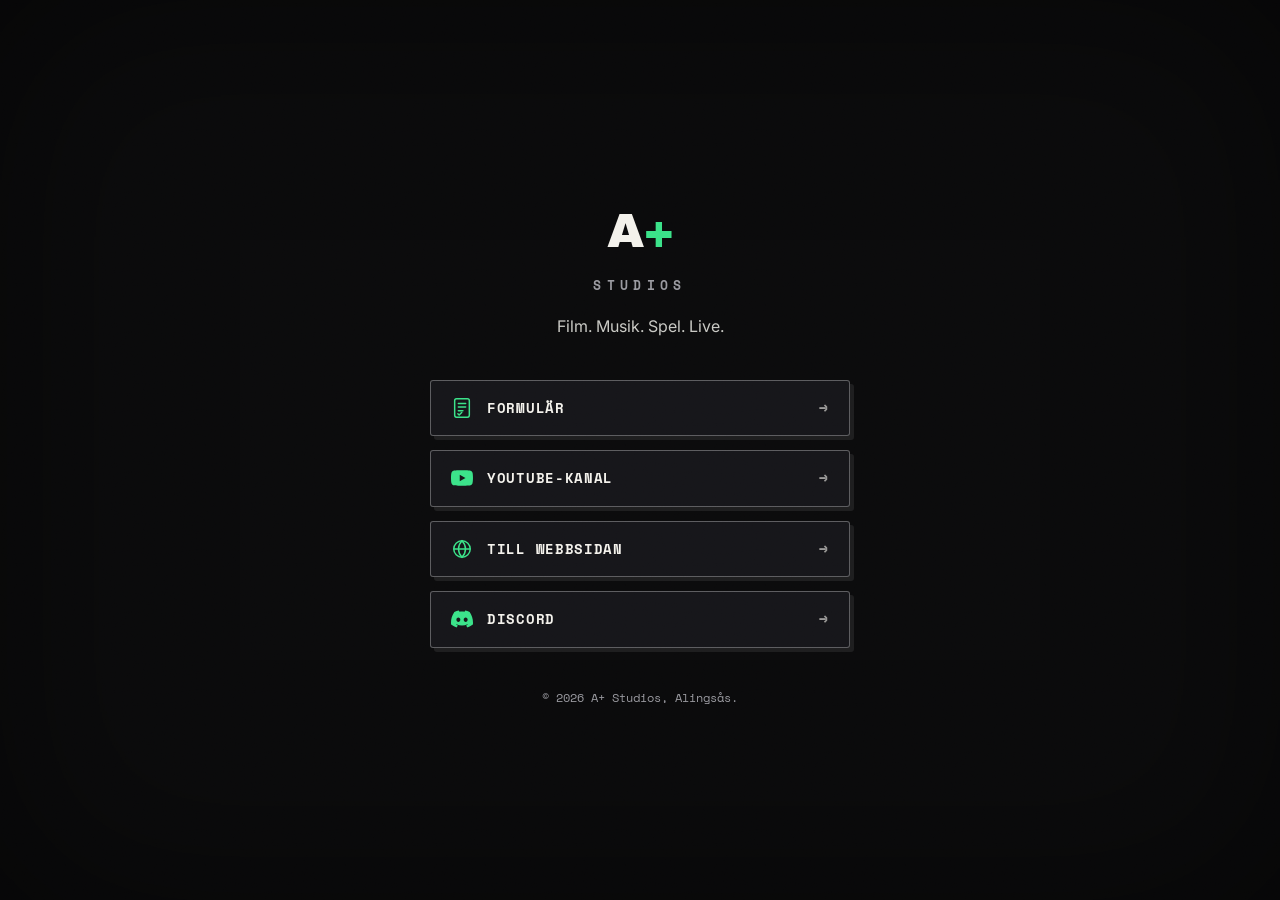
==== commit 3458e3f3: "Turn index.html into a linktree, move the real homepage to /home Index is now a minimal bio-link sty" ====
--- a/index.html
+++ b/index.html
@@ -3,8 +3,8 @@
 <head>
 <meta charset="UTF-8">
 <meta name="viewport" content="width=device-width, initial-scale=1.0">
-<title>A+ Studios | Film, musik, spel & livesändning</title>
-<meta name="description" content="A+ Studios är en multimediastudio i Alingsås som gör film, musik, Roblox-spel och livesändningar.">
+<title>A+ Studios | Länkar</title>
+<meta name="description" content="Alla A+ Studios länkar på ett ställe: formulär, YouTube, webbsidan och Discord.">
 <link rel="preconnect" href="https://fonts.googleapis.com">
 <link rel="preconnect" href="https://fonts.gstatic.com" crossorigin>
 <link href="https://fonts.googleapis.com/css2?family=Archivo:wght@500;700;900&family=Archivo+Black&family=Inter:wght@400;500;600;700&family=Space+Mono:wght@400;700&display=swap" rel="stylesheet">
@@ -14,145 +14,61 @@
 
 <div class="grain" aria-hidden="true"></div>
 
-<header class="site-header" id="top">
-  <a href="/" class="brand" aria-label="A+ Studios, till startsidan">
-    <span class="brand-mark">A<span class="plus">+</span></span>
-  </a>
-  
-<nav class="main-nav" id="mainNav">
-  <a href="/" class="active" data-i18n="nav.home">Hem</a>
-  <a href="/om-oss" data-i18n="nav.about">Om oss</a>
-  <a href="/projekt" data-i18n="nav.projects">Projekt</a>
-  <a href="/utrustning" data-i18n="nav.gear">Utrustning</a>
-  <a href="/anlita" data-i18n="nav.hire">Anlita</a>
-  <a href="/kontakt" class="nav-cta" data-i18n="nav.contact">Kontakt</a>
-</nav>
+<main class="linktree">
+  <div class="linktree-inner">
 
-  <div class="header-controls">
-    <button class="lang-toggle" id="langToggle" aria-label="Byt språk / Switch language">
-      <span class="lang-sv">SV</span><span class="lang-sep">/</span><span class="lang-en">EN</span>
-    </button>
-    <button class="menu-toggle" id="menuToggle" aria-label="Meny" aria-expanded="false" aria-controls="mainNav">
-      <span></span><span></span><span></span>
-    </button>
+    <div class="linktree-brand">
+      <span class="brand-mark">A<span class="plus">+</span></span>
+      <p class="linktree-sub">STUDIOS</p>
+    </div>
+    <p class="linktree-tag">Film. Musik. Spel. Live.</p>
+
+    <div class="linktree-links">
+
+      <a class="link-btn" href="https://docs.google.com/forms/d/e/1FAIpQLSfF2T3006MtM-hCo6hkXVrg7YazmCUrcZqt6biuWIJNS183Ew/viewform?usp=dialog" target="_blank" rel="noopener">
+        <span class="link-icon" aria-hidden="true">
+          <svg viewBox="0 0 24 24" fill="none" xmlns="http://www.w3.org/2000/svg">
+            <rect x="4" y="2" width="16" height="20" rx="2" stroke="currentColor" stroke-width="1.6"/>
+            <path d="M8 7h8M8 11h8M8 15h5" stroke="currentColor" stroke-width="1.6" stroke-linecap="round"/>
+            <path d="M7.5 18.3l1.4 1.4 2.8-2.8" stroke="currentColor" stroke-width="1.6" stroke-linecap="round" stroke-linejoin="round"/>
+          </svg>
+        </span>
+        <span class="link-label">Formulär</span>
+      </a>
+
+      <a class="link-btn" href="https://www.youtube.com/@A-plus-studios" target="_blank" rel="noopener">
+        <span class="link-icon" aria-hidden="true">
+          <svg viewBox="0 0 24 24" xmlns="http://www.w3.org/2000/svg">
+            <path fill="currentColor" d="M23.498 6.186a3.016 3.016 0 0 0-2.122-2.136C19.505 3.545 12 3.545 12 3.545s-7.505 0-9.377.505A3.017 3.017 0 0 0 .502 6.186C0 8.07 0 12 0 12s0 3.93.502 5.814a3.016 3.016 0 0 0 2.122 2.136c1.871.505 9.376.505 9.376.505s7.505 0 9.377-.505a3.015 3.015 0 0 0 2.122-2.136C24 15.93 24 12 24 12s0-3.93-.502-5.814zM9.545 15.568V8.432L15.818 12l-6.273 3.568z"/>
+          </svg>
+        </span>
+        <span class="link-label">YouTube-kanal</span>
+      </a>
+
+      <a class="link-btn" href="/home">
+        <span class="link-icon" aria-hidden="true">
+          <svg viewBox="0 0 24 24" fill="none" xmlns="http://www.w3.org/2000/svg">
+            <circle cx="12" cy="12" r="9" stroke="currentColor" stroke-width="1.6"/>
+            <path d="M3 12h18M12 3c2.4 2.5 3.8 5.6 3.8 9s-1.4 6.5-3.8 9c-2.4-2.5-3.8-5.6-3.8-9s1.4-6.5 3.8-9z" stroke="currentColor" stroke-width="1.6"/>
+          </svg>
+        </span>
+        <span class="link-label">Till webbsidan</span>
+      </a>
+
+      <a class="link-btn" href="https://discord.gg/AH8cws5AQ4" target="_blank" rel="noopener">
+        <span class="link-icon" aria-hidden="true">
+          <svg viewBox="0 0 24 24" xmlns="http://www.w3.org/2000/svg">
+            <path fill="currentColor" d="M20.317 4.3698a19.7913 19.7913 0 00-4.8851-1.5152.0741.0741 0 00-.0785.0371c-.211.3753-.4447.8648-.6083 1.2495-1.8447-.2762-3.68-.2762-5.4868 0-.1636-.3933-.4058-.8742-.6177-1.2495a.077.077 0 00-.0785-.037 19.7363 19.7363 0 00-4.8852 1.515.0699.0699 0 00-.0321.0277C.5334 9.0458-.319 13.5799.0992 18.0578a.0824.0824 0 00.0312.0561c2.0528 1.5076 4.0413 2.4228 5.9929 3.0294a.0777.0777 0 00.0842-.0276c.4616-.6304.8731-1.2952 1.226-1.9942a.076.076 0 00-.0416-.1057c-.6528-.2476-1.2743-.5495-1.8722-.8923a.077.077 0 01-.0076-.1277c.1258-.0943.2517-.1923.3718-.2914a.0743.0743 0 01.0776-.0105c3.9278 1.7933 8.18 1.7933 12.0614 0a.0739.0739 0 01.0785.0095c.1202.099.246.1981.3728.2924a.077.077 0 01-.0066.1276 12.2986 12.2986 0 01-1.873.8914.0766.0766 0 00-.0407.1067c.3604.698.7719 1.3628 1.225 1.9932a.076.076 0 00.0842.0286c1.961-.6067 3.9495-1.5219 6.0023-3.0294a.077.077 0 00.0313-.0552c.5004-5.177-.8382-9.6739-3.5485-13.6604a.061.061 0 00-.0312-.0286zM8.02 15.3312c-1.1825 0-2.1569-1.0857-2.1569-2.419 0-1.3332.9555-2.4189 2.157-2.4189 1.2108 0 2.1757 1.0952 2.1568 2.419 0 1.3332-.9555 2.4189-2.1569 2.4189zm7.9748 0c-1.1825 0-2.1569-1.0857-2.1569-2.419 0-1.3332.9554-2.4189 2.1569-2.4189 1.2108 0 2.1757 1.0952 2.1568 2.419 0 1.3332-.946 2.4189-2.1568 2.4189Z"/>
+          </svg>
+        </span>
+        <span class="link-label">Discord</span>
+      </a>
+
+    </div>
+
+    <p class="linktree-foot">© 2026 A+ Studios, Alingsås.</p>
   </div>
-</header>
-
-<main>
-
-  <!-- ===== HERO (pinned, layered parallax) ===== -->
-  <section class="hero" id="hero">
-    <div class="hero-bg" style="background-image:url('jonathan2-chase-bank.png')"></div>
-    <div class="hero-scrim"></div>
-    <div class="hero-content">
-      <h1 class="hero-mark" aria-label="A+ Studios">
-        <span class="hm-a">A<span class="plus">+</span></span>
-        <span class="hm-studios">STUDIOS</span>
-      </h1>
-      <p class="hero-tagline" data-i18n="hero.tagline">Film. Musik. Spel. Live. Fyra kategorier, en studio.</p>
-      <div class="hero-ctas">
-        <a href="/projekt" class="btn btn-primary" data-i18n="hero.cta1">Se vårt arbete</a>
-        <a href="/kontakt" class="btn btn-ghost" data-i18n="hero.cta2">Boka oss</a>
-      </div>
-    </div>
-    <div class="scroll-cue" aria-hidden="true"><span></span></div>
-  </section>
-
-  <!-- ===== SHORT INTRO ===== -->
-  <section class="story story--short">
-    <div class="story-inner">
-      <p class="eyebrow-plain" data-i18n="story.location">Alingsås, Sverige</p>
-      <h2 data-i18n="story.heading">Från skolkorridoren till skärmen.</h2>
-      <p class="story-body" data-i18n="story.teaser">Vi är ett gäng högstadiekompisar i Alingsås som gör film, musik, spel och livesändningar tillsammans. Grundades 2021, och vi tar det här på fullaste allvar.</p>
-      <a href="/om-oss" class="text-link" data-i18n="story.readmore">Läs hela historien →</a>
-    </div>
-  </section>
-
-  <!-- ===== PILLARS ===== -->
-  <section class="pillars" id="pillars">
-    <h2 data-i18n="pillars.heading">Fyra uppgifter.</h2>
-
-    <div class="pillar-grid">
-      <article class="pillar pillar--film">
-        <div class="pillar-media" style="background-image:url('jonathan2-run.png')"></div>
-        <div class="pillar-copy">
-          <h3 data-i18n="pillars.film.title">Filmproduktion</h3>
-          <p data-i18n="pillars.film.body">Vi skriver, filmar och klipper. Allt från kortfilm till reklam.</p>
-        </div>
-      </article>
-
-      <article class="pillar pillar--music">
-        <div class="pillar-media" style="background-image:url('musik.png')"></div>
-        <div class="pillar-copy">
-          <h3 data-i18n="pillars.music.title">Musikproduktion</h3>
-          <p data-i18n="pillars.music.body">Låtar för spel och filmer, plus egna releaser under artistnamnet Jaderwave.</p>
-        </div>
-      </article>
-
-      <article class="pillar pillar--game">
-        <div class="pillar-media" style="background-image:url('spel.png')"></div>
-        <div class="pillar-copy">
-          <h3 data-i18n="pillars.game.title">Spelutveckling</h3>
-          <p data-i18n="pillars.game.body">Olika spel på olika motorer. Roblox, Unreal Engine och Unity.</p>
-        </div>
-      </article>
-
-      <article class="pillar pillar--live">
-        <div class="pillar-media" style="background-image:url('live.png')"></div>
-        <div class="pillar-copy">
-          <h3 data-i18n="pillars.live.title">Livesändning</h3>
-          <p data-i18n="pillars.live.body">Vi kör flera kameror samtidigt och klipper live, i realtid. Evenemang, sport samt lite andra grejer vi inte kan visa än.</p>
-        </div>
-      </article>
-    </div>
-  </section>
-
-  <!-- ===== PROJECT SPOTLIGHT ===== -->
-  <section class="projects projects--teaser">
-    <h2 data-i18n="projects.heading">Senaste från studion.</h2>
-
-    <article class="project project--noom2026">
-      <div class="project-media">
-        <a href="https://www.youtube.com/@NickeLurig" target="_blank" rel="noopener" class="video-thumb" aria-label="Se Nån Väckte Tigern I Mig på YouTube">
-          <img src="noomaraton2026-tiger.png" alt="Stillbild ur Nån Väckte Tigern I Mig, person i tigerdräkt mot svart bakgrund" loading="lazy">
-          <span class="play-btn" aria-hidden="true"></span>
-        </a>
-      </div>
-      <div class="project-copy">
-        <p class="project-kicker" data-i18n="projects.noom26.kicker">Noomaraton 2026</p>
-        <h3 data-edit="noom26.title">Nån Väckte Tigern I Mig</h3>
-        <p data-i18n="projects.noom26.body">Vårt bidrag till Noomaraton 2026 i Västra Götaland. Handlar om en man som köper en mystisk dricka som transformerar han till en kaos-sökande tiger.</p>
-        <a href="https://www.youtube.com/@NickeLurig" target="_blank" rel="noopener" class="text-link" data-i18n="projects.watch">Se filmen →</a>
-      </div>
-    </article>
-
-    <div class="page-link-strip">
-      <p data-i18n="home.morelink">MAYDAY, Jonathan, Noomaraton och Jaderwave samlat på ett ställe.</p>
-      <a href="/projekt" class="btn btn-ghost" data-i18n="home.moreprojects">Alla projekt</a>
-    </div>
-  </section>
-
-  <!-- ===== MINI CONTACT CTA ===== -->
-  <section class="contact contact--strip">
-    <div class="contact-inner">
-      <h2 data-i18n="contact.heading">Vill du göra något med oss?</h2>
-      <p data-i18n="contact.body">Film, musik, spel eller en livesändning som faktiskt fungerar.</p>
-      <a href="/kontakt" class="btn btn-primary btn-lg" data-i18n="home.contactcta">Kom i kontakt</a>
-    </div>
-  </section>
-
 </main>
 
-<footer class="site-footer">
-  <span class="brand-mark small">A<span class="plus">+</span></span>
-  <p data-i18n="footer.text">© 2026 A+ Studios, Alingsås.</p>
-  <div class="footer-links">
-    <a href="https://www.tiktok.com/@aplus.studios" target="_blank" rel="noopener">TikTok</a>
-    <a href="https://www.youtube.com/@A-plus-studios" target="_blank" rel="noopener">YouTube</a>
-    <a href="mailto:hej@aplusfilm.se">Mail</a>
-  </div>
-</footer>
-
-<script src="script.js"></script>
 </body>
 </html>
--- a/style.css
+++ b/style.css
@@ -724,3 +724,38 @@
 @media (max-width: 780px){
   .tier-grid, .svc-list{ grid-template-columns: 1fr; }
 }
+
+/* ==========================================================================
+   LINKTREE (index.html) — bio-link landing page
+   ========================================================================== */
+.linktree{
+  min-height:100vh; min-height:100svh;
+  display:flex; align-items:center; justify-content:center;
+  padding: 48px var(--gutter);
+}
+.linktree-inner{ width:100%; max-width:420px; text-align:center; }
+.linktree-brand .brand-mark{ font-size:3rem; }
+.linktree-sub{
+  font-family: var(--font-mono); font-weight:700; letter-spacing:0.42em;
+  font-size:0.8rem; color: var(--text-muted); margin-top:6px;
+}
+.linktree-tag{ margin-top:18px; color:#c9c9c4; font-size:1rem; }
+
+.linktree-links{ margin-top:40px; display:flex; flex-direction:column; gap:14px; }
+.link-btn{
+  display:flex; align-items:center; gap:14px;
+  padding:16px 20px; border-radius:3px;
+  border:1px solid rgba(255,255,255,0.3);
+  background: var(--bg-raised);
+  font-family: var(--font-mono); font-weight:700; font-size:0.88rem;
+  text-transform:uppercase; letter-spacing:0.05em; color: var(--text);
+  box-shadow: 4px 4px 0 rgba(255,255,255,0.08);
+  transition: transform .15s ease, box-shadow .15s ease, border-color .15s ease;
+}
+.link-btn:hover{ transform: translate(-2px,-2px); border-color: var(--accent); box-shadow: 7px 7px 0 var(--accent); }
+.link-btn .link-icon{ flex:0 0 auto; width:22px; height:22px; color: var(--accent); }
+.link-btn .link-label{ flex:1; text-align:left; }
+.link-btn::after{ content:"→"; opacity:0.6; transition: transform .2s ease; }
+.link-btn:hover::after{ transform: translateX(4px); }
+
+.linktree-foot{ margin-top:40px; color: var(--text-muted); font-family: var(--font-mono); font-size:0.76rem; }
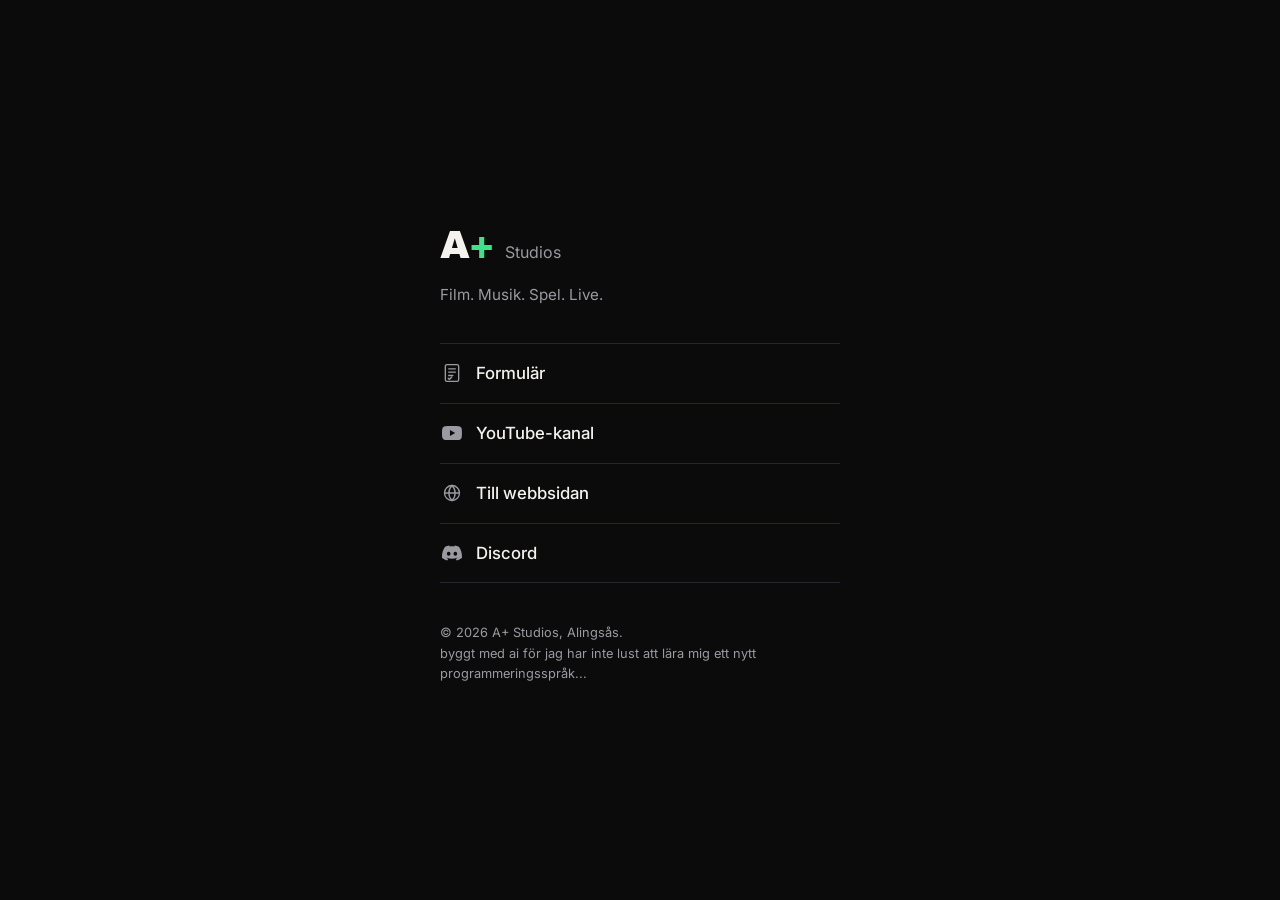
==== commit f75a9cb0: "Add AI note to footers, simplify linktree, drop grain/vignette overlay Co-Authored-By: Claude Sonnet" ====
--- a/index.html
+++ b/index.html
@@ -12,14 +12,12 @@
 </head>
 <body>
 
-<div class="grain" aria-hidden="true"></div>
-
 <main class="linktree">
   <div class="linktree-inner">
 
     <div class="linktree-brand">
       <span class="brand-mark">A<span class="plus">+</span></span>
-      <p class="linktree-sub">STUDIOS</p>
+      <p class="linktree-sub">Studios</p>
     </div>
     <p class="linktree-tag">Film. Musik. Spel. Live.</p>
 
@@ -66,7 +64,7 @@
 
     </div>
 
-    <p class="linktree-foot">© 2026 A+ Studios, Alingsås.</p>
+    <p class="linktree-foot">© 2026 A+ Studios, Alingsås.<br>byggt med ai för jag har inte lust att lära mig ett nytt programmeringsspråk...</p>
   </div>
 </main>
 
--- a/style.css
+++ b/style.css
@@ -69,15 +69,13 @@
 
 /* film-grain overlay */
 .grain{
+  display:none;
   position: fixed; inset:0; pointer-events:none; z-index: 500;
   opacity: 0.06; mix-blend-mode: overlay;
   background-image: url("data:image/svg+xml,%3Csvg xmlns='http://www.w3.org/2000/svg' width='140' height='140'%3E%3Cfilter id='n'%3E%3CfeTurbulence type='fractalNoise' baseFrequency='0.9' numOctaves='2' stitchTiles='stitch'/%3E%3C/filter%3E%3Crect width='100%25' height='100%25' filter='url(%23n)'/%3E%3C/svg%3E");
 }
 /* faint vignette so the page has edges */
-body::after{
-  content:""; position:fixed; inset:0; pointer-events:none; z-index:499;
-  box-shadow: inset 0 0 200px rgba(0,0,0,0.55);
-}
+
 
 /* ==========================================================================
    HEADER
@@ -733,29 +731,24 @@
   display:flex; align-items:center; justify-content:center;
   padding: 48px var(--gutter);
 }
-.linktree-inner{ width:100%; max-width:420px; text-align:center; }
-.linktree-brand .brand-mark{ font-size:3rem; }
-.linktree-sub{
-  font-family: var(--font-mono); font-weight:700; letter-spacing:0.42em;
-  font-size:0.8rem; color: var(--text-muted); margin-top:6px;
-}
-.linktree-tag{ margin-top:18px; color:#c9c9c4; font-size:1rem; }
-
-.linktree-links{ margin-top:40px; display:flex; flex-direction:column; gap:14px; }
+.linktree-inner{ width:100%; max-width:400px; text-align:left; }
+.linktree-brand{ display:flex; align-items:baseline; gap:12px; }
+.linktree-brand .brand-mark{ font-size:2.4rem; }
+.linktree-sub{ font-size:1rem; color: var(--text-muted); }
+.linktree-tag{ margin-top:6px; color: var(--text-muted); font-size:0.95rem; }
+
+.linktree-links{ margin-top:36px; border-top:1px solid var(--line); }
 .link-btn{
   display:flex; align-items:center; gap:14px;
-  padding:16px 20px; border-radius:3px;
-  border:1px solid rgba(255,255,255,0.3);
-  background: var(--bg-raised);
-  font-family: var(--font-mono); font-weight:700; font-size:0.88rem;
-  text-transform:uppercase; letter-spacing:0.05em; color: var(--text);
-  box-shadow: 4px 4px 0 rgba(255,255,255,0.08);
-  transition: transform .15s ease, box-shadow .15s ease, border-color .15s ease;
-}
-.link-btn:hover{ transform: translate(-2px,-2px); border-color: var(--accent); box-shadow: 7px 7px 0 var(--accent); }
-.link-btn .link-icon{ flex:0 0 auto; width:22px; height:22px; color: var(--accent); }
+  padding:16px 2px; border-bottom:1px solid var(--line);
+  font-size:1.05rem; font-weight:500; color: var(--text);
+  transition: color .15s ease, padding-left .15s ease;
+}
+.link-btn:hover{ color: var(--accent); padding-left:8px; }
+.link-btn .link-icon{ flex:0 0 auto; width:20px; height:20px; color: var(--text-muted); }
+.link-btn:hover .link-icon{ color: var(--accent); }
 .link-btn .link-label{ flex:1; text-align:left; }
-.link-btn::after{ content:"→"; opacity:0.6; transition: transform .2s ease; }
-.link-btn:hover::after{ transform: translateX(4px); }
-
-.linktree-foot{ margin-top:40px; color: var(--text-muted); font-family: var(--font-mono); font-size:0.76rem; }
+
+.linktree-foot{ margin-top:40px; color: var(--text-muted); font-size:0.8rem; line-height:1.6; }
+
+.made-note{ display:inline-block; margin-top:6px; font-family: var(--font-body); font-size:0.78rem; }
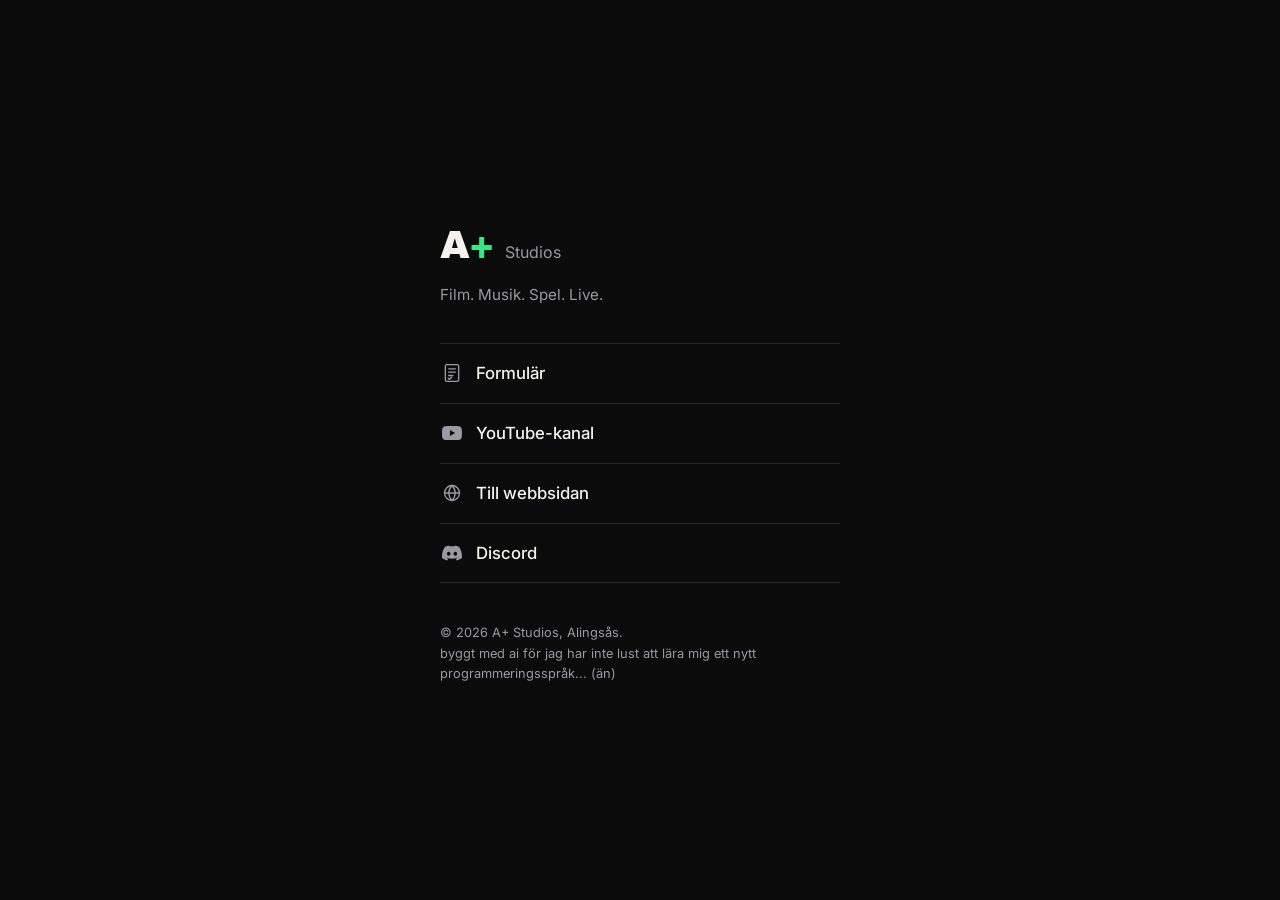
==== commit 866a0775: "Update footer text in index.html" ====
--- a/index.html
+++ b/index.html
@@ -64,7 +64,7 @@
 
     </div>
 
-    <p class="linktree-foot">© 2026 A+ Studios, Alingsås.<br>byggt med ai för jag har inte lust att lära mig ett nytt programmeringsspråk...</p>
+    <p class="linktree-foot">© 2026 A+ Studios, Alingsås.<br>byggt med ai för jag har inte lust att lära mig ett nytt programmeringsspråk... (än) </p>
   </div>
 </main>
 
